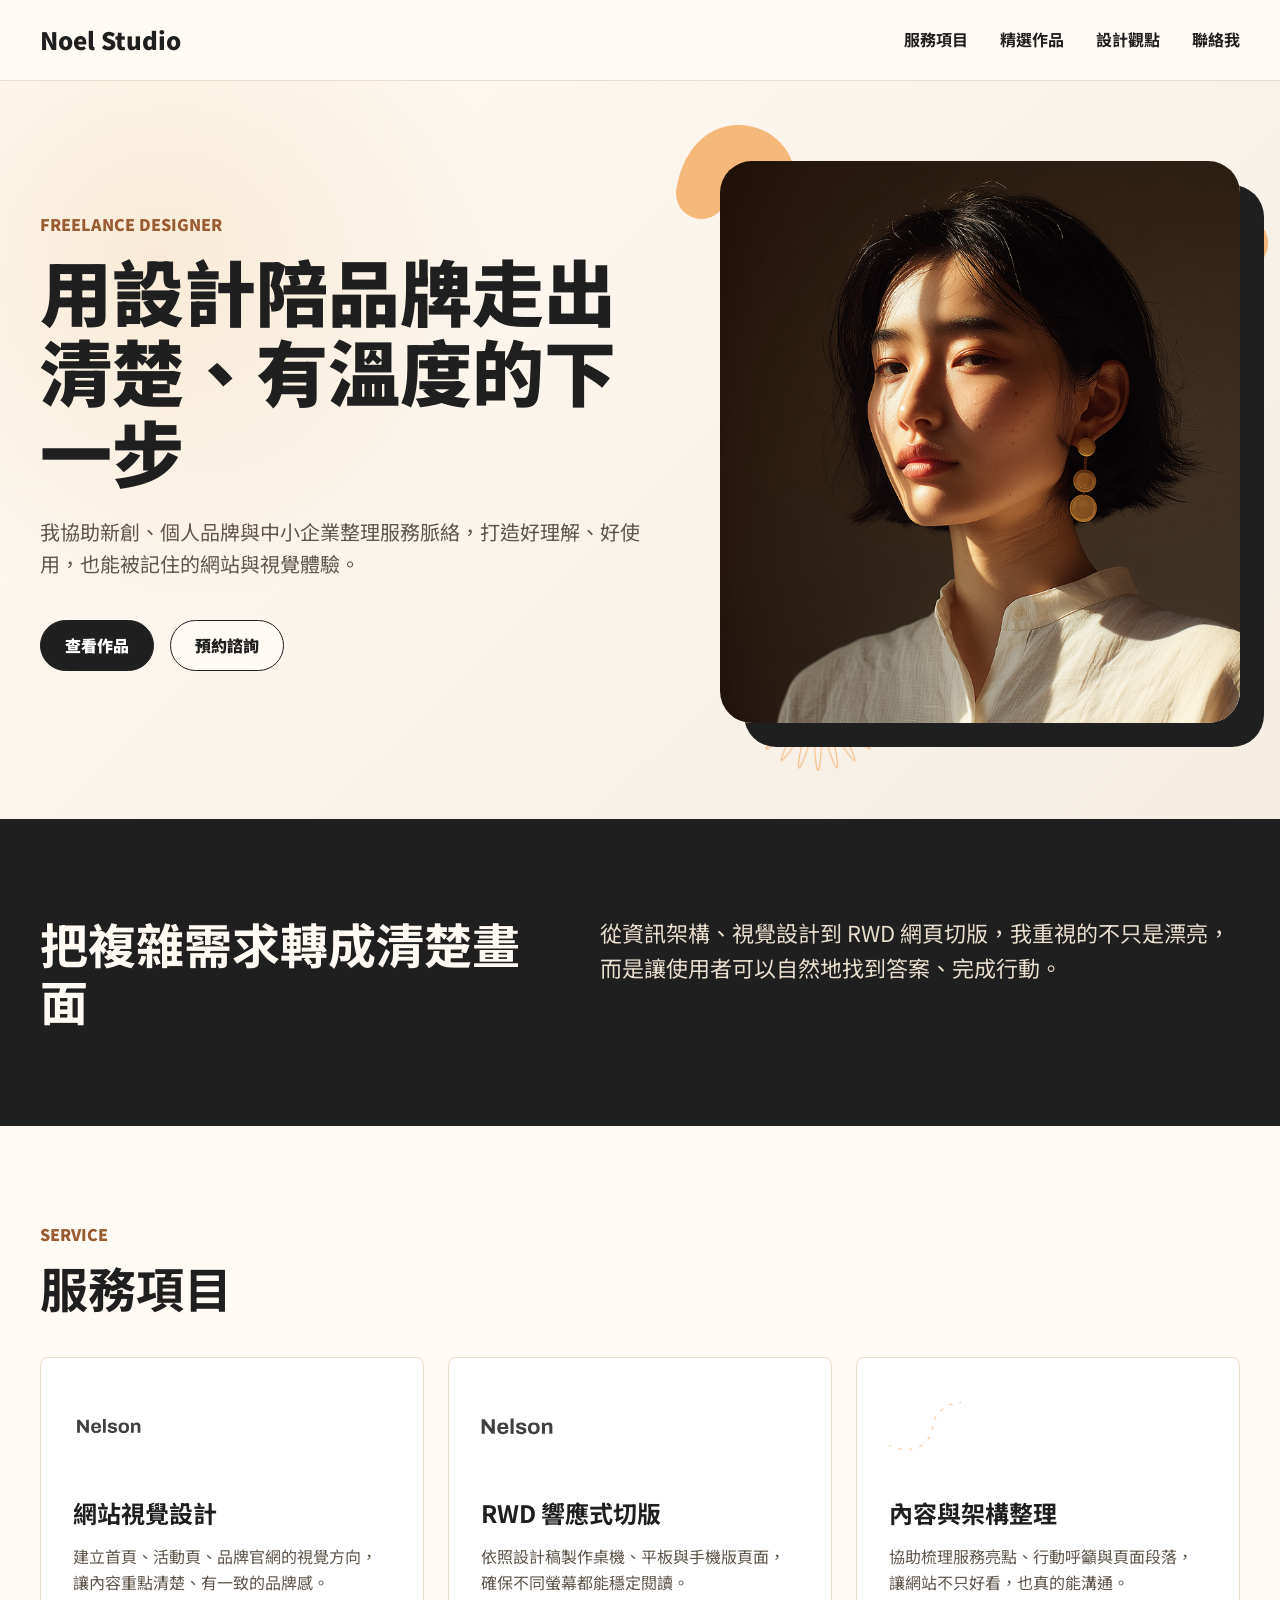
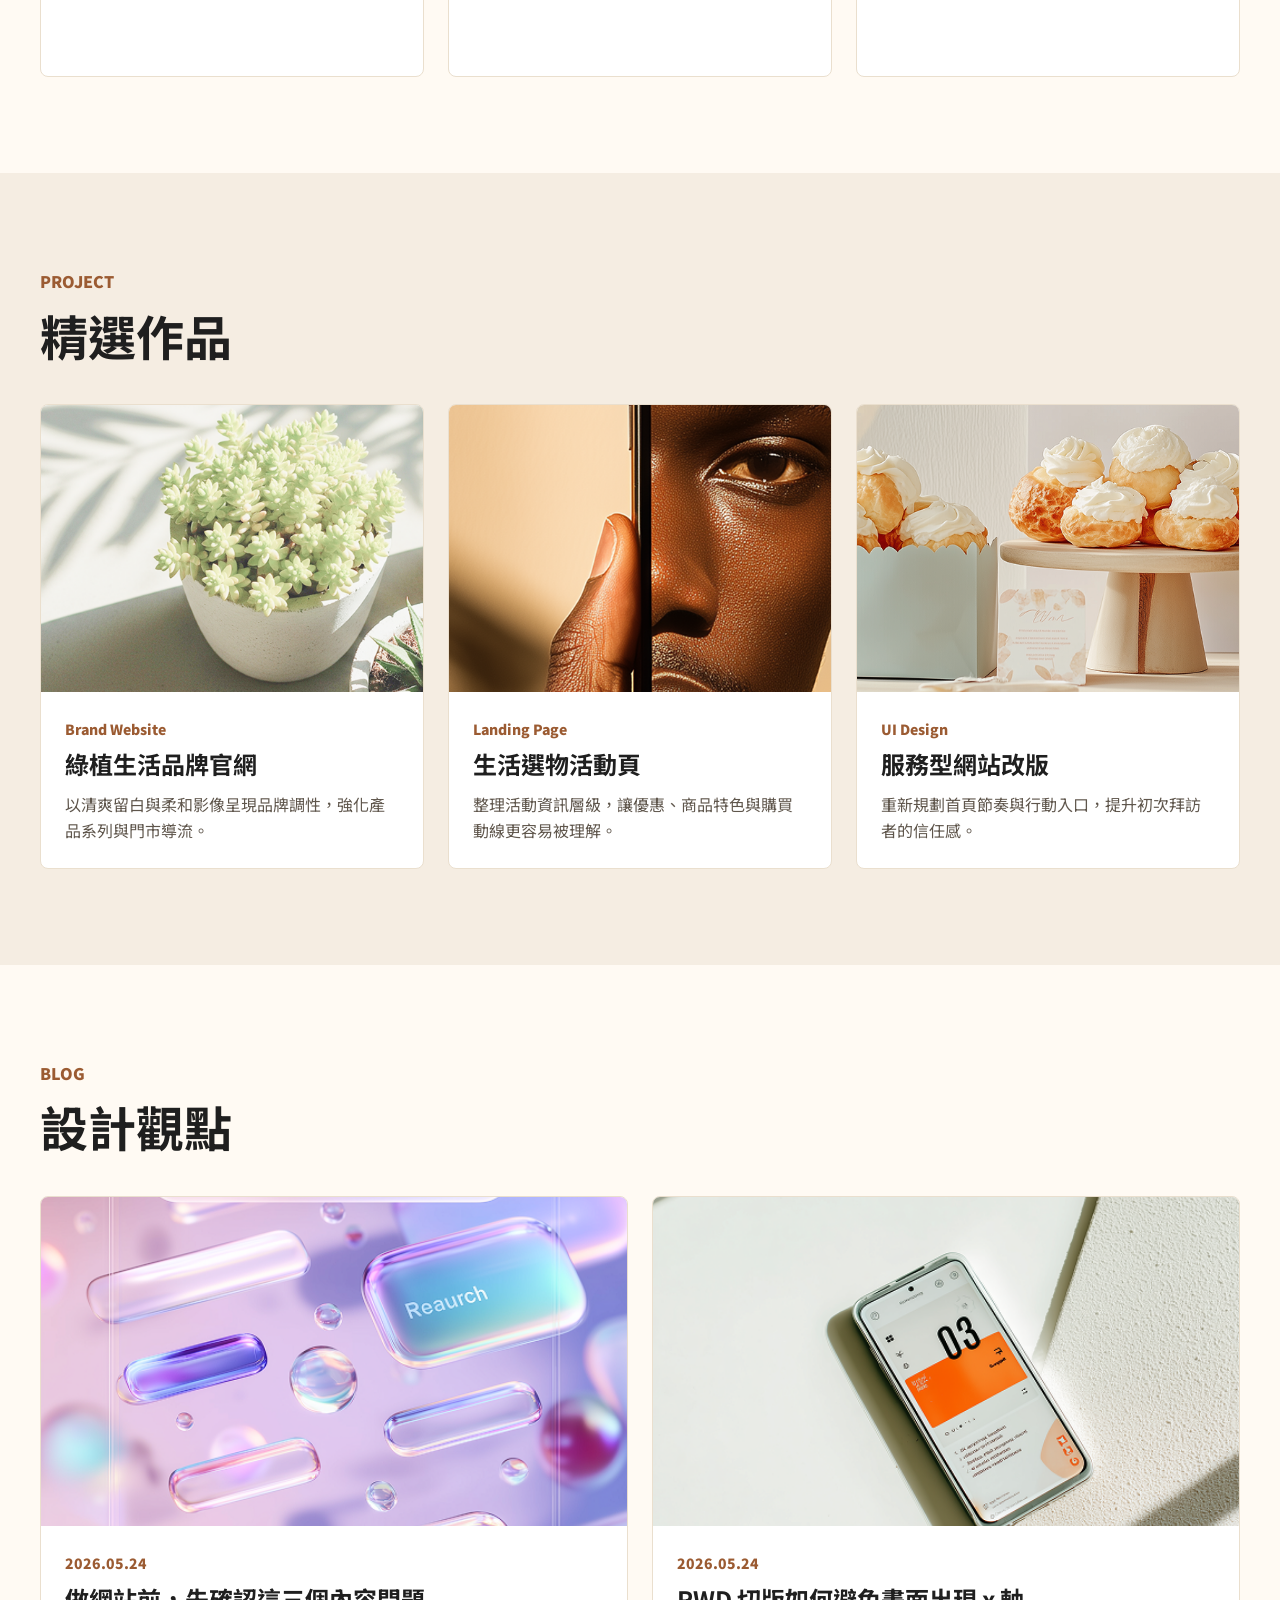
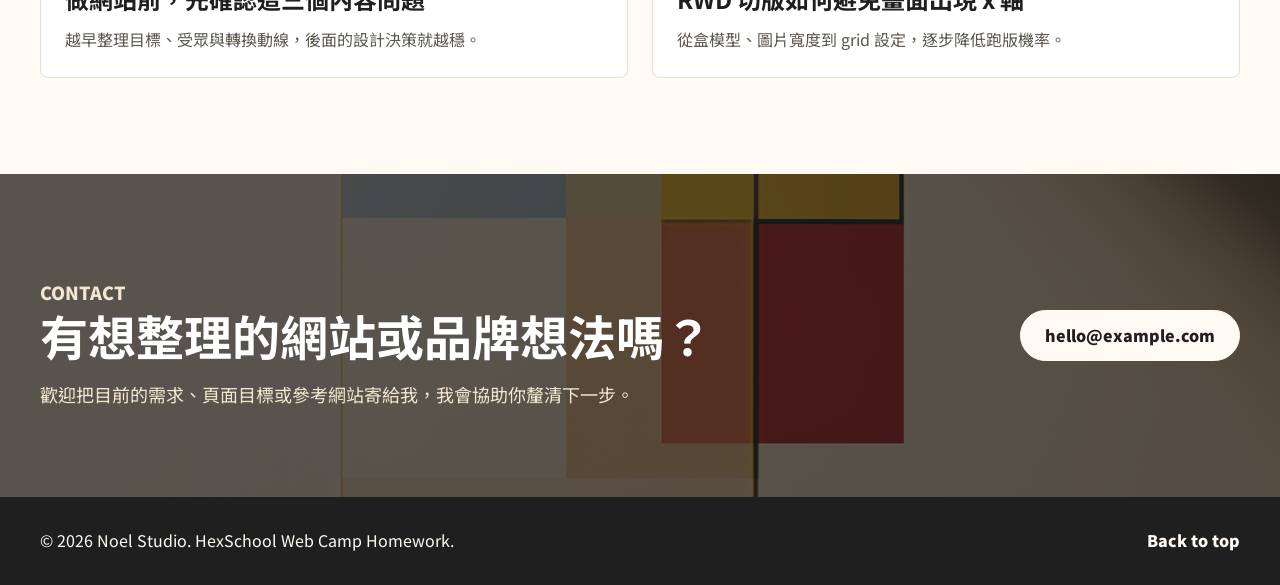
==== index.html @ 6813ee62 "Add LV1 responsive homepage" ====
<!DOCTYPE html>
<html lang="zh-Hant">
<head>
  <meta charset="UTF-8">
  <meta name="viewport" content="width=device-width, initial-scale=1.0">
  <title>2026 Web Camp | 首頁切版作業</title>
  <link rel="preconnect" href="https://fonts.googleapis.com">
  <link rel="preconnect" href="https://fonts.gstatic.com" crossorigin>
  <link href="https://fonts.googleapis.com/css2?family=Noto+Sans+TC:wght@400;500;700;900&display=swap" rel="stylesheet">
  <link rel="stylesheet" href="css/style.css">
</head>
<body>
  <header class="site-header">
    <div class="container header-inner">
      <a class="logo" href="index.html">Noel Studio</a>
      <nav class="nav">
        <a href="#service">服務項目</a>
        <a href="#project">精選作品</a>
        <a href="#blog">設計觀點</a>
        <a href="#contact">聯絡我</a>
      </nav>
    </div>
  </header>

  <main>
    <section class="hero">
      <div class="container hero-inner">
        <div class="hero-content">
          <p class="eyebrow">Freelance Designer</p>
          <h1>用設計陪品牌走出<br>清楚、有溫度的下一步</h1>
          <p class="hero-text">我協助新創、個人品牌與中小企業整理服務脈絡，打造好理解、好使用，也能被記住的網站與視覺體驗。</p>
          <div class="hero-actions">
            <a class="btn btn-primary" href="#project">查看作品</a>
            <a class="btn btn-secondary" href="#contact">預約諮詢</a>
          </div>
        </div>
        <div class="hero-media">
          <img class="hero-person" src="images/index_person.png" alt="設計師形象照">
          <img class="decor decor-1" src="images/index_decora_1.png" alt="">
          <img class="decor decor-2" src="images/index_decora_2.png" alt="">
          <img class="decor decor-3" src="images/index_decora_3.png" alt="">
        </div>
      </div>
    </section>

    <section class="section intro">
      <div class="container intro-inner">
        <h2>把複雜需求轉成清楚畫面</h2>
        <p>從資訊架構、視覺設計到 RWD 網頁切版，我重視的不只是漂亮，而是讓使用者可以自然地找到答案、完成行動。</p>
      </div>
    </section>

    <section class="section service" id="service">
      <div class="container">
        <div class="section-heading">
          <p class="eyebrow">Service</p>
          <h2>服務項目</h2>
        </div>
        <ul class="service-list">
          <li class="service-card">
            <img src="images/device-pc.svg" alt="">
            <h3>網站視覺設計</h3>
            <p>建立首頁、活動頁、品牌官網的視覺方向，讓內容重點清楚、有一致的品牌感。</p>
          </li>
          <li class="service-card">
            <img src="images/device-mobile.svg" alt="">
            <h3>RWD 響應式切版</h3>
            <p>依照設計稿製作桌機、平板與手機版頁面，確保不同螢幕都能穩定閱讀。</p>
          </li>
          <li class="service-card">
            <img src="images/index_decora_5.png" alt="">
            <h3>內容與架構整理</h3>
            <p>協助梳理服務亮點、行動呼籲與頁面段落，讓網站不只好看，也真的能溝通。</p>
          </li>
        </ul>
      </div>
    </section>

    <section class="section project" id="project">
      <div class="container">
        <div class="section-heading">
          <p class="eyebrow">Project</p>
          <h2>精選作品</h2>
        </div>
        <div class="project-grid">
          <article class="project-card">
            <img src="images/project_1.png" alt="植栽品牌網站">
            <div class="project-body">
              <span>Brand Website</span>
              <h3>綠植生活品牌官網</h3>
              <p>以清爽留白與柔和影像呈現品牌調性，強化產品系列與門市導流。</p>
            </div>
          </article>
          <article class="project-card">
            <img src="images/project_2.png" alt="產品展示頁">
            <div class="project-body">
              <span>Landing Page</span>
              <h3>生活選物活動頁</h3>
              <p>整理活動資訊層級，讓優惠、商品特色與購買動線更容易被理解。</p>
            </div>
          </article>
          <article class="project-card">
            <img src="images/project_3.png" alt="網站專案視覺">
            <div class="project-body">
              <span>UI Design</span>
              <h3>服務型網站改版</h3>
              <p>重新規劃首頁節奏與行動入口，提升初次拜訪者的信任感。</p>
            </div>
          </article>
        </div>
      </div>
    </section>

    <section class="section blog" id="blog">
      <div class="container">
        <div class="section-heading">
          <p class="eyebrow">Blog</p>
          <h2>設計觀點</h2>
        </div>
        <div class="blog-grid">
          <article class="blog-card">
            <img src="images/blog_1.png" alt="工作桌與設計稿">
            <div class="blog-body">
              <time datetime="2026-05-24">2026.05.24</time>
              <h3>做網站前，先確認這三個內容問題</h3>
              <p>越早整理目標、受眾與轉換動線，後面的設計決策就越穩。</p>
            </div>
          </article>
          <article class="blog-card">
            <img src="images/blog_2.png" alt="設計流程紀錄">
            <div class="blog-body">
              <time datetime="2026-05-24">2026.05.24</time>
              <h3>RWD 切版如何避免畫面出現 x 軸</h3>
              <p>從盒模型、圖片寬度到 grid 設定，逐步降低跑版機率。</p>
            </div>
          </article>
        </div>
      </div>
    </section>

    <section class="contact" id="contact">
      <div class="container contact-inner">
        <div>
          <p class="eyebrow">Contact</p>
          <h2>有想整理的網站或品牌想法嗎？</h2>
          <p>歡迎把目前的需求、頁面目標或參考網站寄給我，我會協助你釐清下一步。</p>
        </div>
        <a class="btn btn-primary" href="mailto:hello@example.com">hello@example.com</a>
      </div>
    </section>
  </main>

  <footer class="site-footer">
    <div class="container footer-inner">
      <p>© 2026 Noel Studio. HexSchool Web Camp Homework.</p>
      <a href="#">Back to top</a>
    </div>
  </footer>
</body>
</html>
---- css/style.css ----
*,
*::before,
*::after {
  box-sizing: border-box;
}

html {
  scroll-behavior: smooth;
}

body {
  margin: 0;
  font-family: "Noto Sans TC", -apple-system, BlinkMacSystemFont, "Segoe UI", sans-serif;
  color: #1f1f1f;
  background: #fffaf3;
  line-height: 1.6;
}

img {
  display: block;
  max-width: 100%;
  height: auto;
}

a {
  color: inherit;
  text-decoration: none;
}

ul {
  margin: 0;
  padding: 0;
  list-style: none;
}

h1,
h2,
h3,
p {
  margin-top: 0;
}

.container {
  width: 100%;
  max-width: 1240px;
  margin: 0 auto;
  padding: 0 20px;
}

.site-header {
  position: sticky;
  top: 0;
  z-index: 10;
  background: rgba(255, 250, 243, 0.9);
  border-bottom: 1px solid #eadfce;
  backdrop-filter: blur(16px);
}

.header-inner {
  display: flex;
  align-items: center;
  justify-content: space-between;
  min-height: 80px;
  gap: 24px;
}

.logo {
  font-size: 24px;
  font-weight: 900;
  letter-spacing: 0;
}

.nav {
  display: flex;
  align-items: center;
  gap: 32px;
  font-weight: 700;
}

.nav a {
  padding: 8px 0;
}

.nav a:hover {
  color: #9b5b32;
}

.hero {
  position: relative;
  padding: 80px 0 96px;
  background:
    radial-gradient(circle at 12% 24%, rgba(232, 188, 126, 0.22), transparent 28%),
    linear-gradient(135deg, #fffaf3 0%, #f5ede2 100%);
}

.hero-inner {
  display: grid;
  grid-template-columns: minmax(0, 1fr) minmax(320px, 520px);
  align-items: center;
  gap: 72px;
}

.eyebrow {
  margin-bottom: 12px;
  color: #9b5b32;
  font-size: 16px;
  font-weight: 900;
  text-transform: uppercase;
}

.hero h1 {
  max-width: 720px;
  margin-bottom: 24px;
  font-size: clamp(40px, 7vw, 72px);
  line-height: 1.12;
  font-weight: 900;
  overflow-wrap: anywhere;
}

.hero-text {
  max-width: 600px;
  margin-bottom: 40px;
  color: #5f564c;
  font-size: 20px;
}

.hero-actions {
  display: flex;
  flex-wrap: wrap;
  gap: 16px;
}

.btn {
  display: inline-flex;
  align-items: center;
  justify-content: center;
  min-height: 48px;
  padding: 12px 24px;
  border: 1px solid #1f1f1f;
  border-radius: 999px;
  font-weight: 900;
}

.btn-primary {
  color: #fff;
  background: #1f1f1f;
}

.btn-primary:hover {
  background: #9b5b32;
  border-color: #9b5b32;
}

.btn-secondary {
  background: #fffaf3;
}

.btn-secondary:hover {
  background: #f1e2cb;
}

.hero-media {
  position: relative;
  isolation: isolate;
  min-width: 0;
}

.hero-content,
.intro-inner > *,
.contact-inner > *,
.project-card,
.blog-card,
.service-card {
  min-width: 0;
}

.hero-person {
  width: min(100%, 520px);
  aspect-ratio: 1 / 1.08;
  object-fit: cover;
  border-radius: 32px;
  box-shadow: 24px 24px 0 #1f1f1f;
}

.decor {
  position: absolute;
  z-index: -1;
  pointer-events: none;
}

.decor-1 {
  width: 128px;
  top: -36px;
  left: -44px;
}

.decor-2 {
  width: 104px;
  right: -28px;
  top: 56px;
}

.decor-3 {
  width: 148px;
  left: 24px;
  bottom: -48px;
}

.section {
  padding: 96px 0;
}

.intro {
  background: #1f1f1f;
  color: #fffaf3;
}

.intro-inner {
  display: grid;
  grid-template-columns: minmax(0, 0.8fr) minmax(0, 1fr);
  gap: 48px;
  align-items: start;
}

.intro h2 {
  margin-bottom: 0;
  font-size: clamp(32px, 5vw, 48px);
  line-height: 1.2;
}

.intro p {
  margin-bottom: 0;
  color: #eadfce;
  font-size: 22px;
}

.section-heading {
  max-width: 640px;
  margin-bottom: 40px;
}

.section-heading h2,
.contact h2 {
  margin-bottom: 0;
  font-size: clamp(32px, 5vw, 48px);
  line-height: 1.2;
}

.service-list {
  display: grid;
  grid-template-columns: repeat(3, minmax(0, 1fr));
  gap: 24px;
}

.service-card {
  min-height: 320px;
  padding: 32px;
  background: #fff;
  border: 1px solid #eadfce;
  border-radius: 8px;
}

.service-card img {
  width: 72px;
  height: 72px;
  margin-bottom: 32px;
  object-fit: contain;
}

.service-card h3 {
  margin-bottom: 12px;
  font-size: 24px;
}

.service-card p,
.project-body p,
.blog-body p,
.contact p {
  margin-bottom: 0;
  color: #5f564c;
}

.project {
  background: #f5ede2;
}

.project-grid {
  display: grid;
  grid-template-columns: repeat(3, minmax(0, 1fr));
  gap: 24px;
}

.project-card,
.blog-card {
  overflow: hidden;
  background: #fff;
  border: 1px solid #eadfce;
  border-radius: 8px;
}

.project-card img {
  width: 100%;
  aspect-ratio: 4 / 3;
  object-fit: cover;
}

.project-body,
.blog-body {
  padding: 24px;
}

.project-body span,
.blog-body time {
  display: inline-block;
  margin-bottom: 8px;
  color: #9b5b32;
  font-size: 14px;
  font-weight: 900;
}

.project-body h3,
.blog-body h3 {
  margin-bottom: 12px;
  font-size: 24px;
  line-height: 1.35;
}

.blog-grid {
  display: grid;
  grid-template-columns: repeat(2, minmax(0, 1fr));
  gap: 24px;
}

.blog-card img {
  width: 100%;
  aspect-ratio: 16 / 9;
  object-fit: cover;
}

.contact {
  padding: 88px 0;
  color: #fff;
  background:
    linear-gradient(rgba(31, 31, 31, 0.74), rgba(31, 31, 31, 0.74)),
    url("../images/subscription_bg.png") center / cover;
}

.contact-inner {
  display: flex;
  align-items: center;
  justify-content: space-between;
  gap: 32px;
}

.contact p {
  max-width: 640px;
  margin-top: 16px;
  color: #f4e7d2;
  font-size: 18px;
}

.contact .btn-primary {
  flex: 0 0 auto;
  background: #fffaf3;
  color: #1f1f1f;
  border-color: #fffaf3;
}

.site-footer {
  background: #1f1f1f;
  color: #fffaf3;
}

.footer-inner {
  display: flex;
  align-items: center;
  justify-content: space-between;
  min-height: 88px;
  gap: 24px;
}

.footer-inner p {
  margin-bottom: 0;
}

.footer-inner a {
  font-weight: 900;
}

@media (max-width: 900px) {
  .header-inner {
    flex-direction: column;
    align-items: flex-start;
    padding: 20px 0;
  }

  .nav {
    width: 100%;
    gap: 16px;
    overflow-x: auto;
    padding-bottom: 4px;
  }

  .nav a {
    flex: 0 0 auto;
  }

  .hero {
    padding: 56px 0 80px;
  }

  .hero-inner,
  .intro-inner,
  .contact-inner {
    grid-template-columns: 1fr;
  }

  .hero-inner {
    gap: 48px;
  }

  .hero-media {
    max-width: 520px;
    padding-right: 16px;
  }

  .service-list,
  .project-grid {
    grid-template-columns: 1fr;
  }

  .blog-grid,
  .contact-inner {
    display: grid;
    grid-template-columns: 1fr;
  }

  .contact .btn {
    width: fit-content;
  }
}

@media (max-width: 600px) {
  h1,
  h2,
  h3,
  p,
  a {
    overflow-wrap: anywhere;
    word-break: break-all;
  }

  .container {
    padding: 0 12px;
  }

  .site-header {
    position: static;
  }

  .hero h1 {
    font-size: 32px;
    word-break: break-all;
  }

  .intro h2,
  .section-heading h2,
  .contact h2 {
    word-break: break-all;
  }

  .hero-text,
  .intro p {
    font-size: 17px;
  }

  .hero-actions,
  .footer-inner {
    align-items: stretch;
    flex-direction: column;
  }

  .btn {
    width: 100%;
  }

  .hero-person {
    border-radius: 20px;
    box-shadow: 8px 8px 0 #1f1f1f;
  }

  .decor-1 {
    width: 84px;
    left: -12px;
  }

  .decor-2 {
    width: 72px;
    right: 12px;
  }

  .decor-3 {
    width: 96px;
    bottom: -28px;
  }

  .section {
    padding: 64px 0;
  }

  .service-card,
  .project-body,
  .blog-body {
    padding: 24px;
  }

  .contact {
    padding: 64px 0;
  }
}
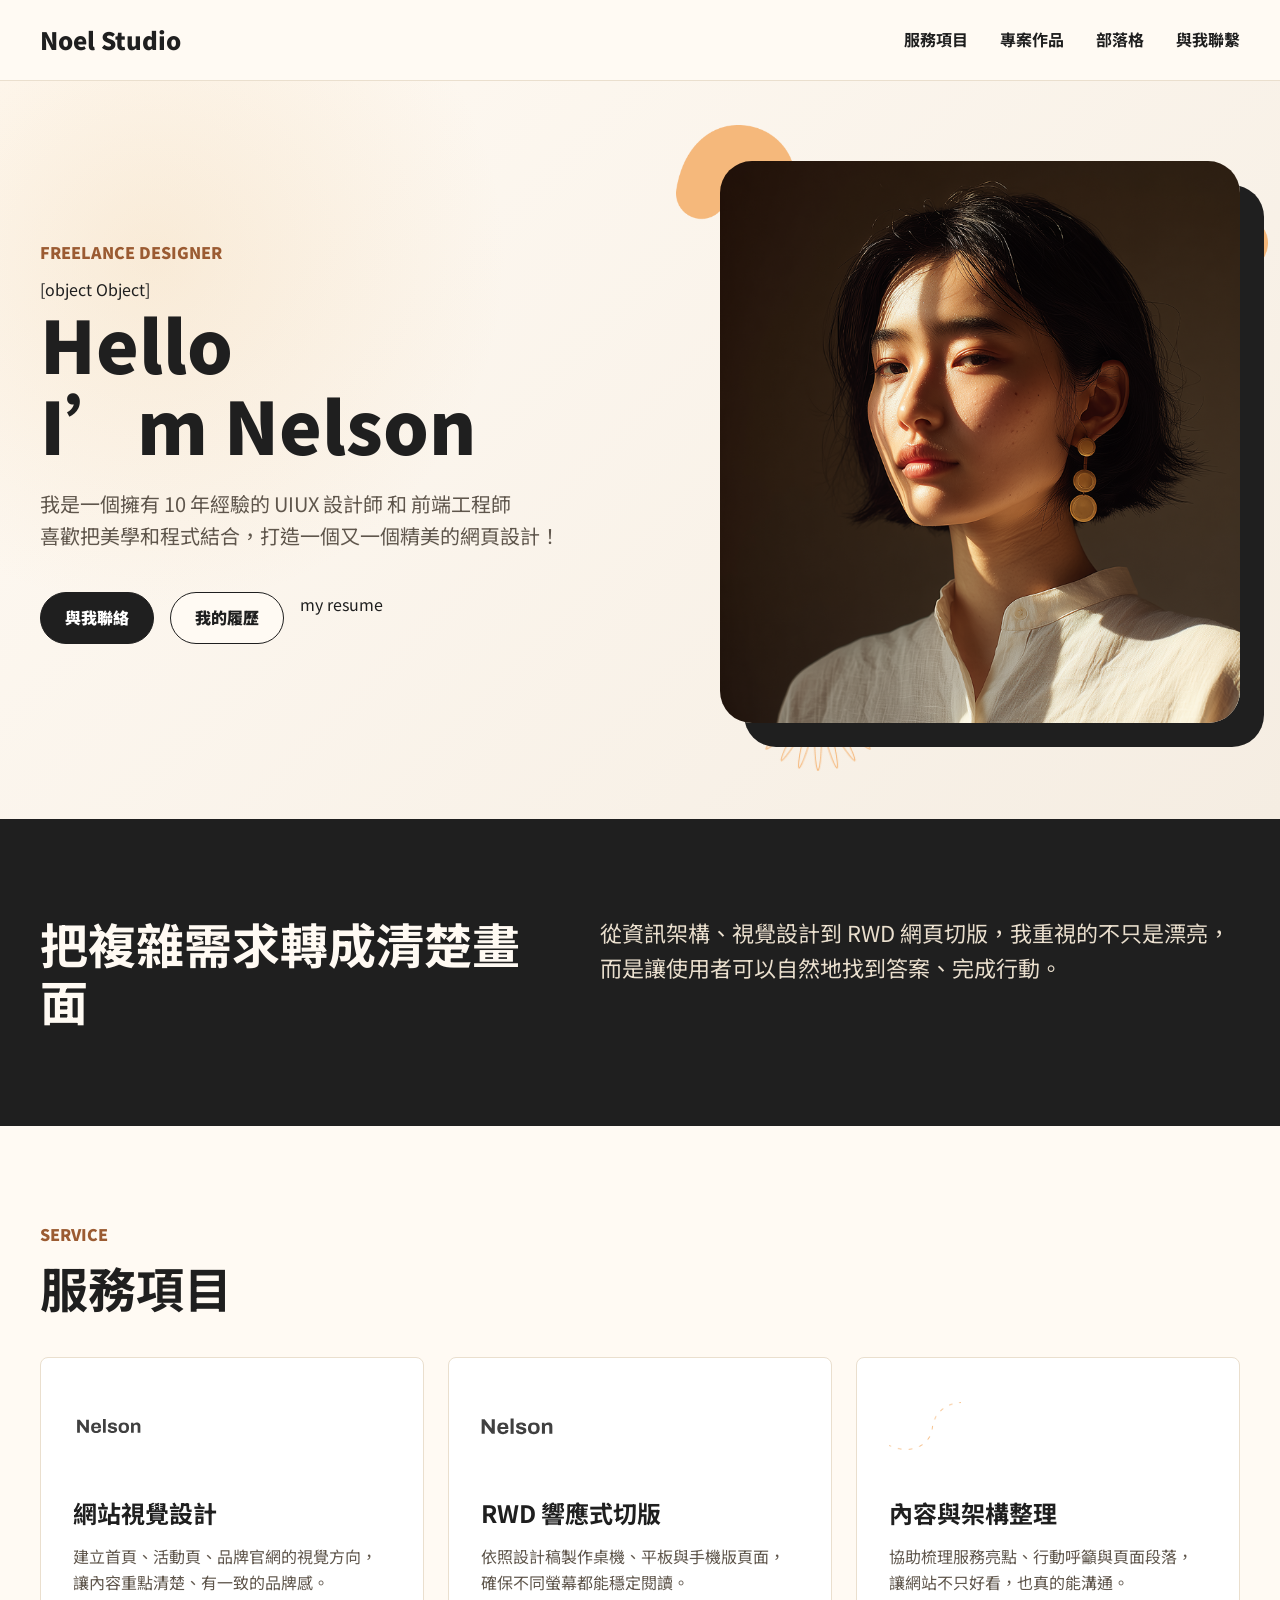
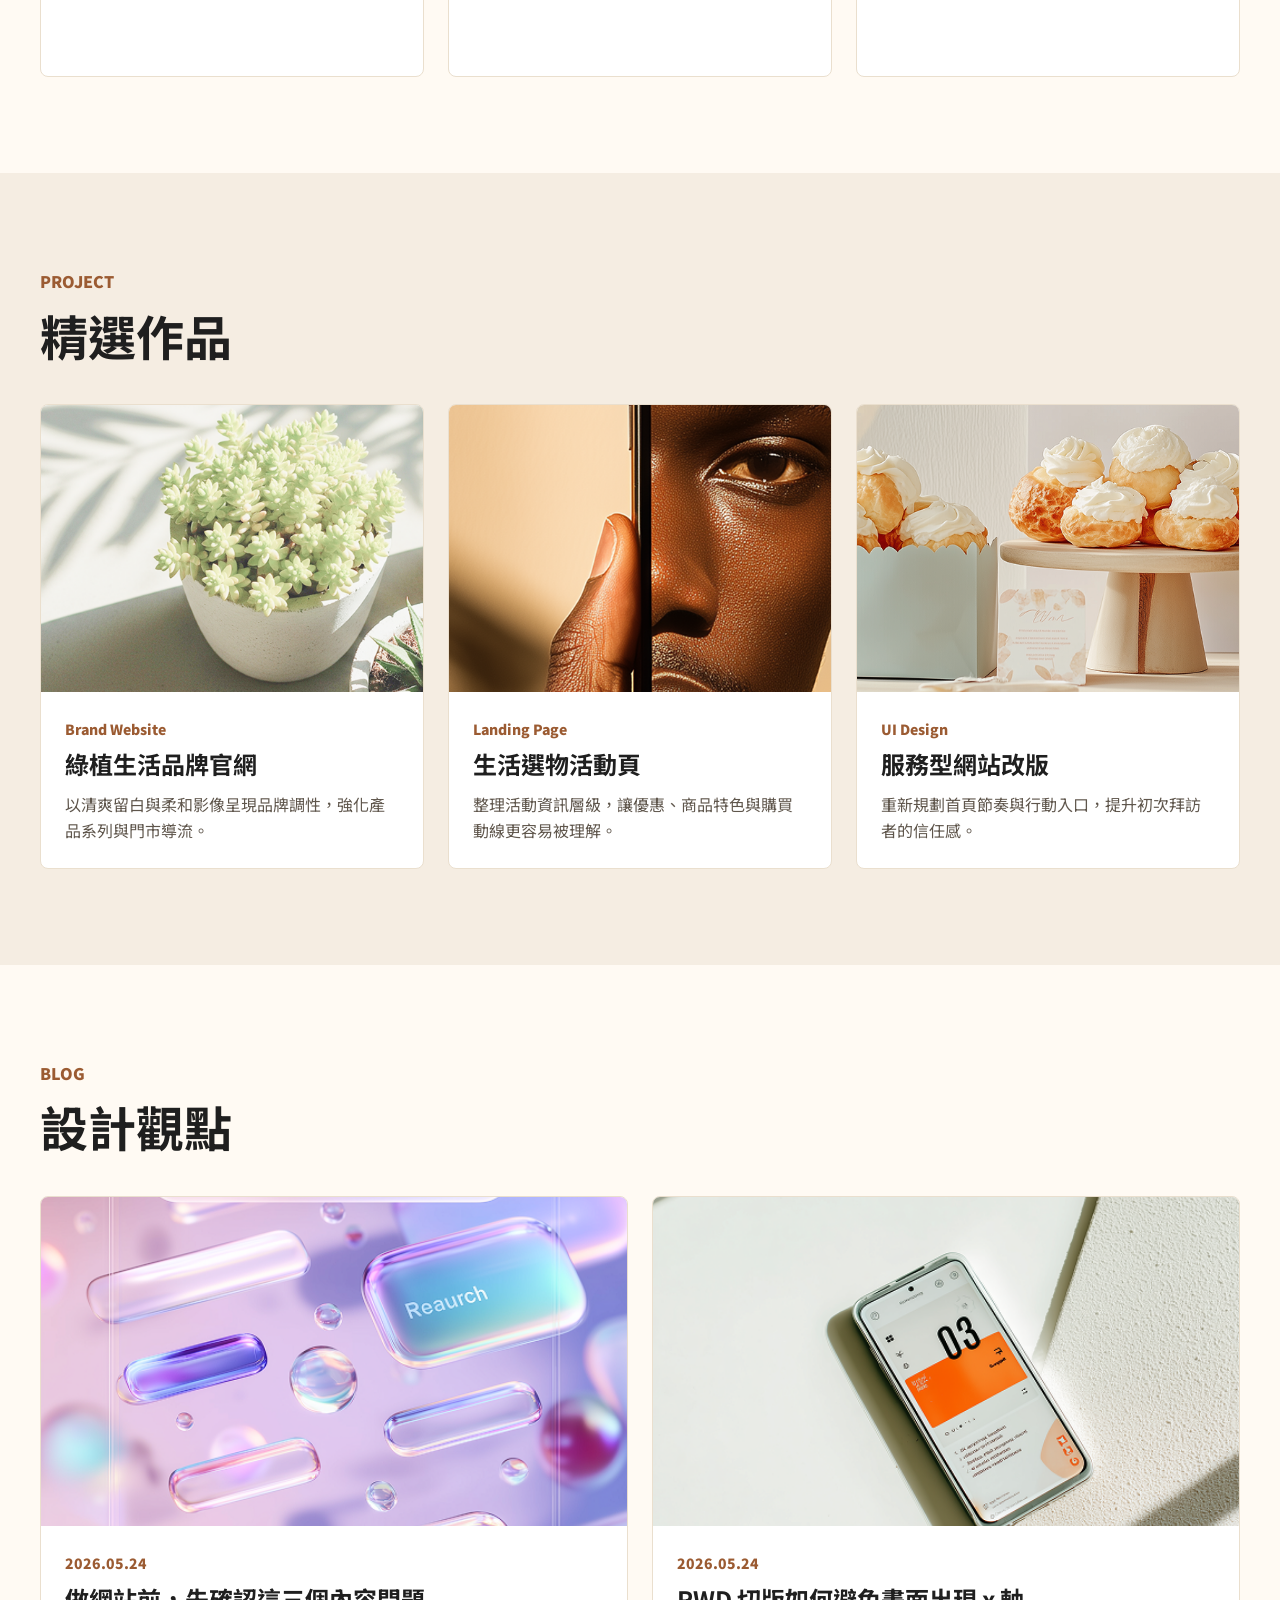
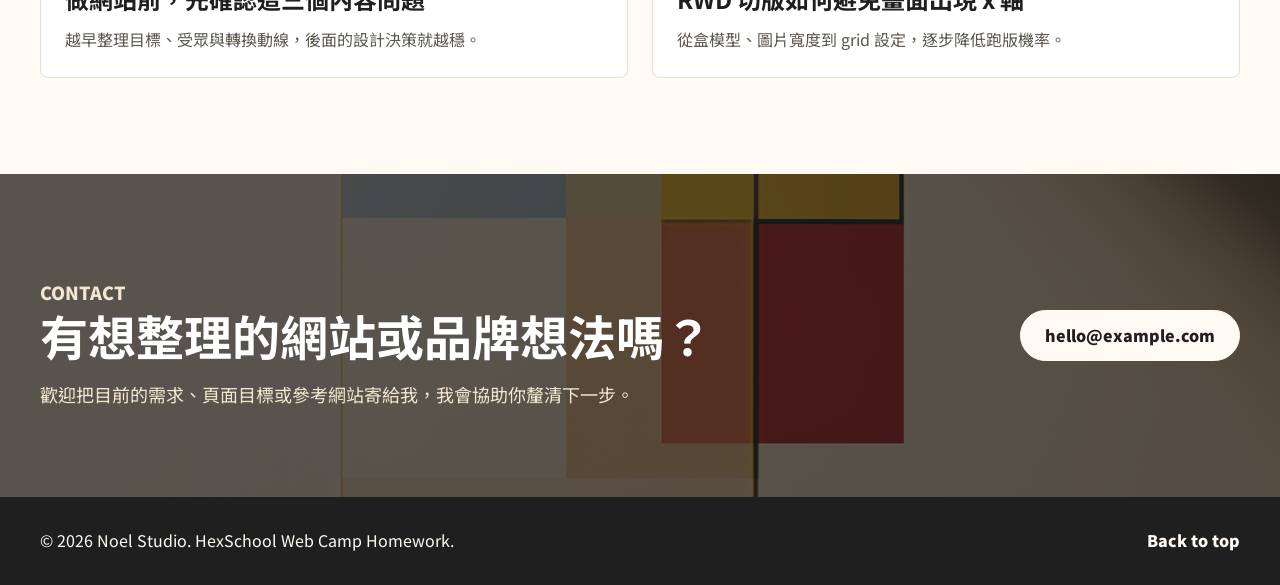
==== commit 8d7fda94: "Revise homepage text and navigation links Updated the content and links in the hero section of the h" ====
--- a/index.html
+++ b/index.html
@@ -15,9 +15,9 @@
       <a class="logo" href="index.html">Noel Studio</a>
       <nav class="nav">
         <a href="#service">服務項目</a>
-        <a href="#project">精選作品</a>
-        <a href="#blog">設計觀點</a>
-        <a href="#contact">聯絡我</a>
+        <a href="#project">專案作品</a>
+        <a href="#blog">部落格</a>
+        <a href="#contact">與我聯繫</a>
       </nav>
     </div>
   </header>
@@ -26,12 +26,12 @@
     <section class="hero">
       <div class="container hero-inner">
         <div class="hero-content">
-          <p class="eyebrow">Freelance Designer</p>
-          <h1>用設計陪品牌走出<br>清楚、有溫度的下一步</h1>
-          <p class="hero-text">我協助新創、個人品牌與中小企業整理服務脈絡，打造好理解、好使用，也能被記住的網站與視覺體驗。</p>
+          <p class="eyebrow">Freelance Designer</p>[object Object]
+          <h1>Hello<br>I’m Nelson</h1>
+          <p class="hero-text">我是一個擁有 10 年經驗的 UIUX 設計師 和 前端工程師<br>喜歡把美學和程式結合，打造一個又一個精美的網頁設計！</p>
           <div class="hero-actions">
-            <a class="btn btn-primary" href="#project">查看作品</a>
-            <a class="btn btn-secondary" href="#contact">預約諮詢</a>
+            <a class="btn btn-primary" href="#project">與我聯絡</a>
+            <a class="btn btn-secondary" href="#contact">我的履歷</a>             my resume
           </div>
         </div>
         <div class="hero-media">
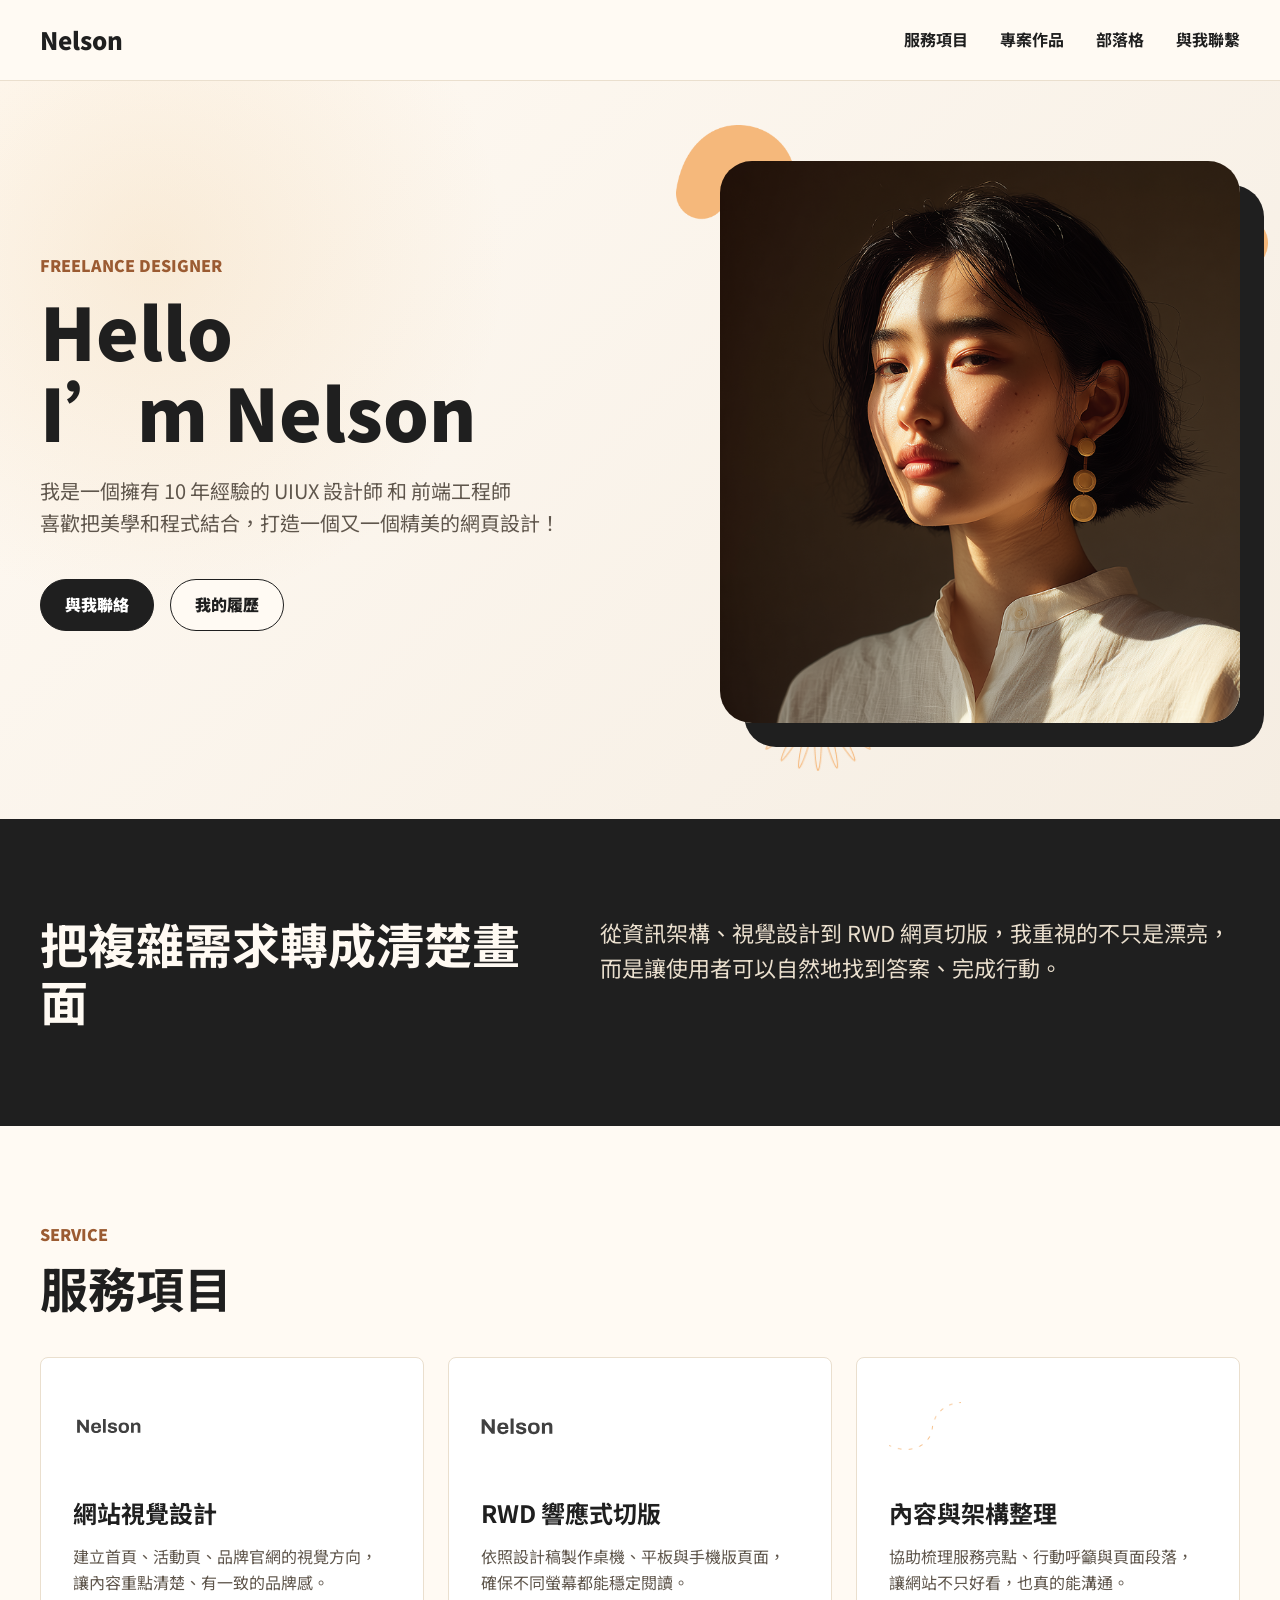
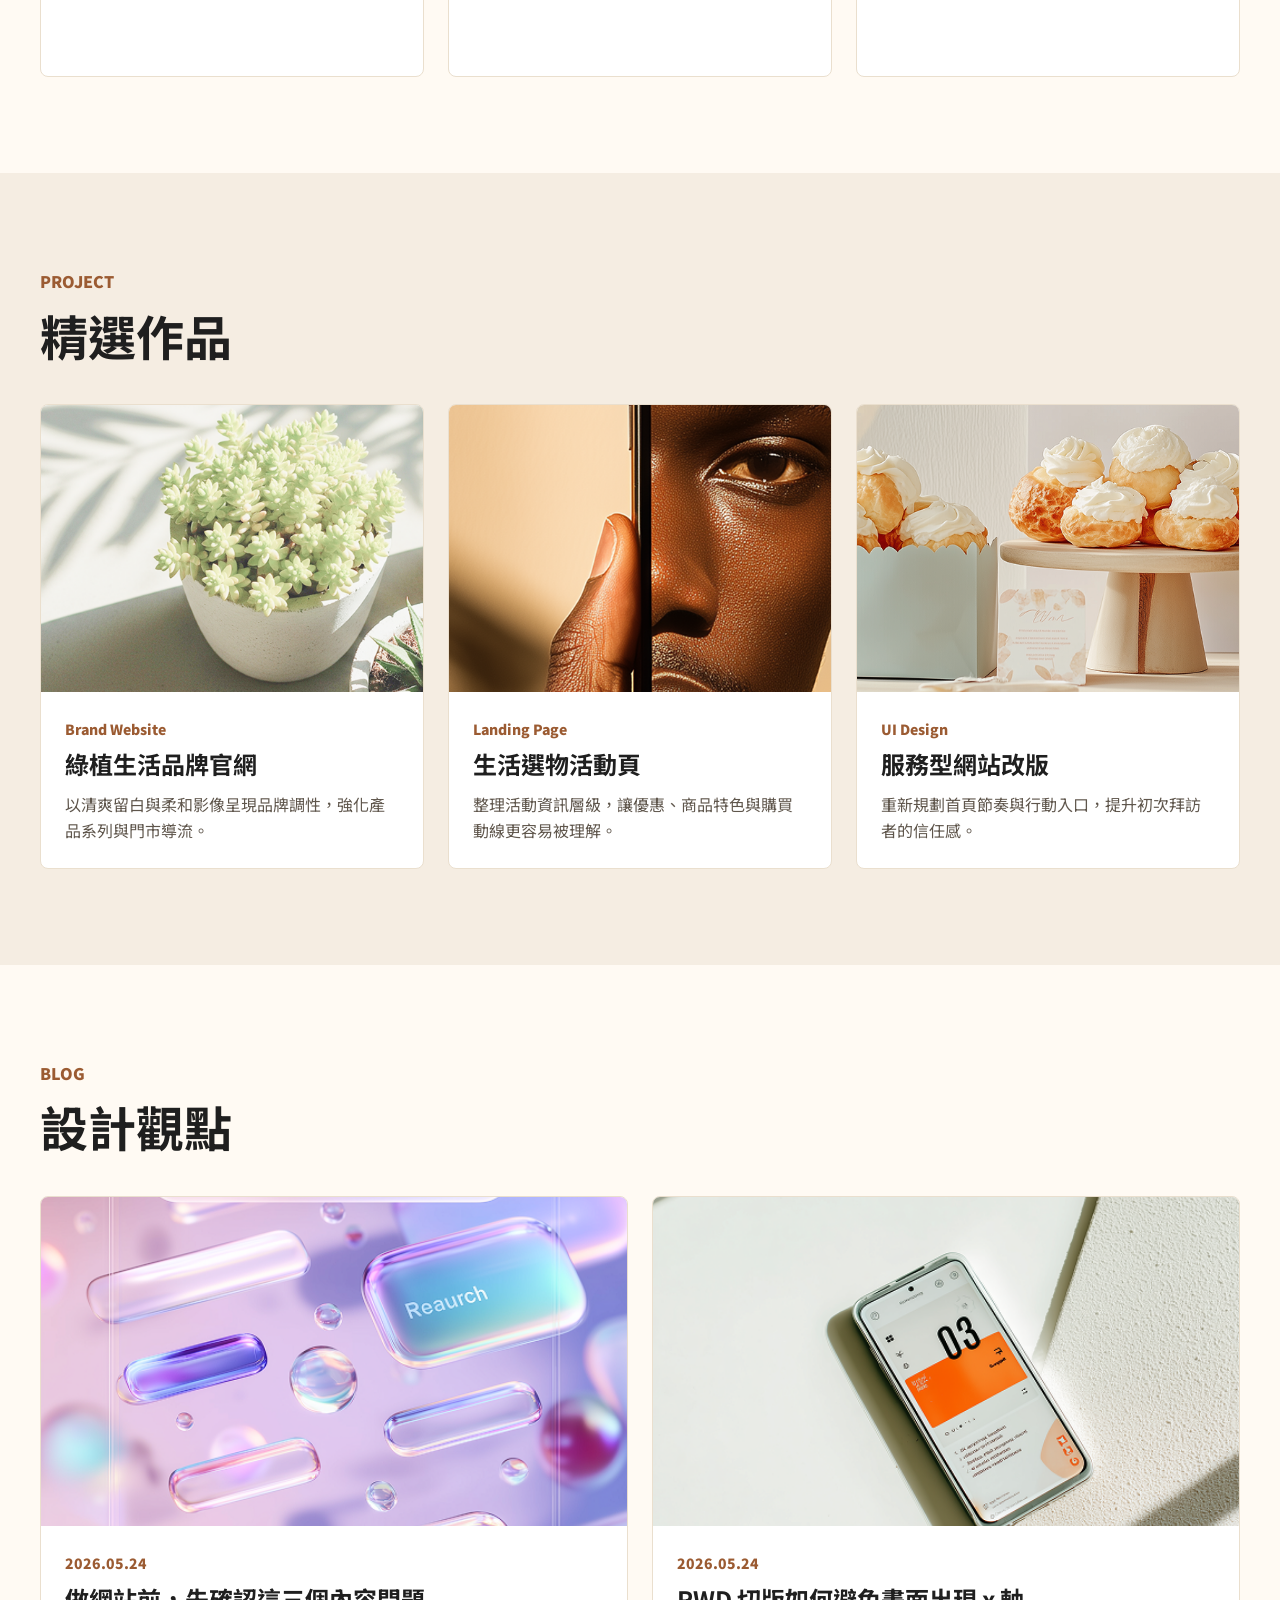
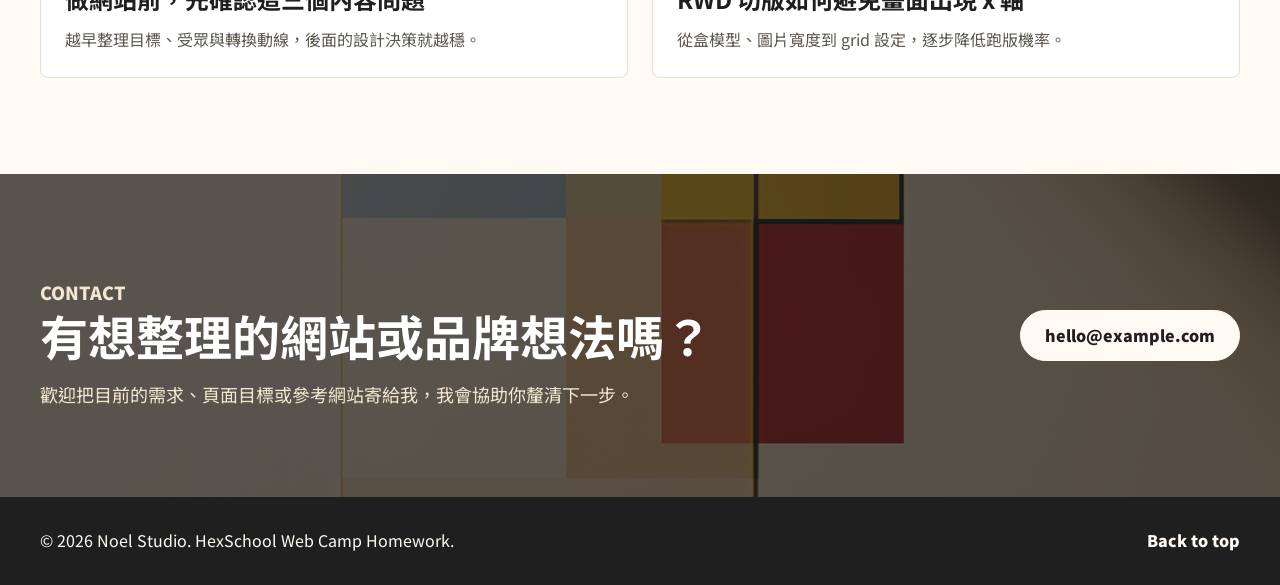
==== commit 15ea06f5: "Change logo text from 'Noel Studio' to 'Nelson'" ====
--- a/index.html
+++ b/index.html
@@ -12,7 +12,7 @@
 <body>
   <header class="site-header">
     <div class="container header-inner">
-      <a class="logo" href="index.html">Noel Studio</a>
+      <a class="logo" href="index.html">Nelson</a>
       <nav class="nav">
         <a href="#service">服務項目</a>
         <a href="#project">專案作品</a>
@@ -26,12 +26,12 @@
     <section class="hero">
       <div class="container hero-inner">
         <div class="hero-content">
-          <p class="eyebrow">Freelance Designer</p>[object Object]
+          <p class="eyebrow">Freelance Designer</p>
           <h1>Hello<br>I’m Nelson</h1>
           <p class="hero-text">我是一個擁有 10 年經驗的 UIUX 設計師 和 前端工程師<br>喜歡把美學和程式結合，打造一個又一個精美的網頁設計！</p>
           <div class="hero-actions">
             <a class="btn btn-primary" href="#project">與我聯絡</a>
-            <a class="btn btn-secondary" href="#contact">我的履歷</a>             my resume
+            <a class="btn btn-secondary" href="#contact">我的履歷</a>             
           </div>
         </div>
         <div class="hero-media">
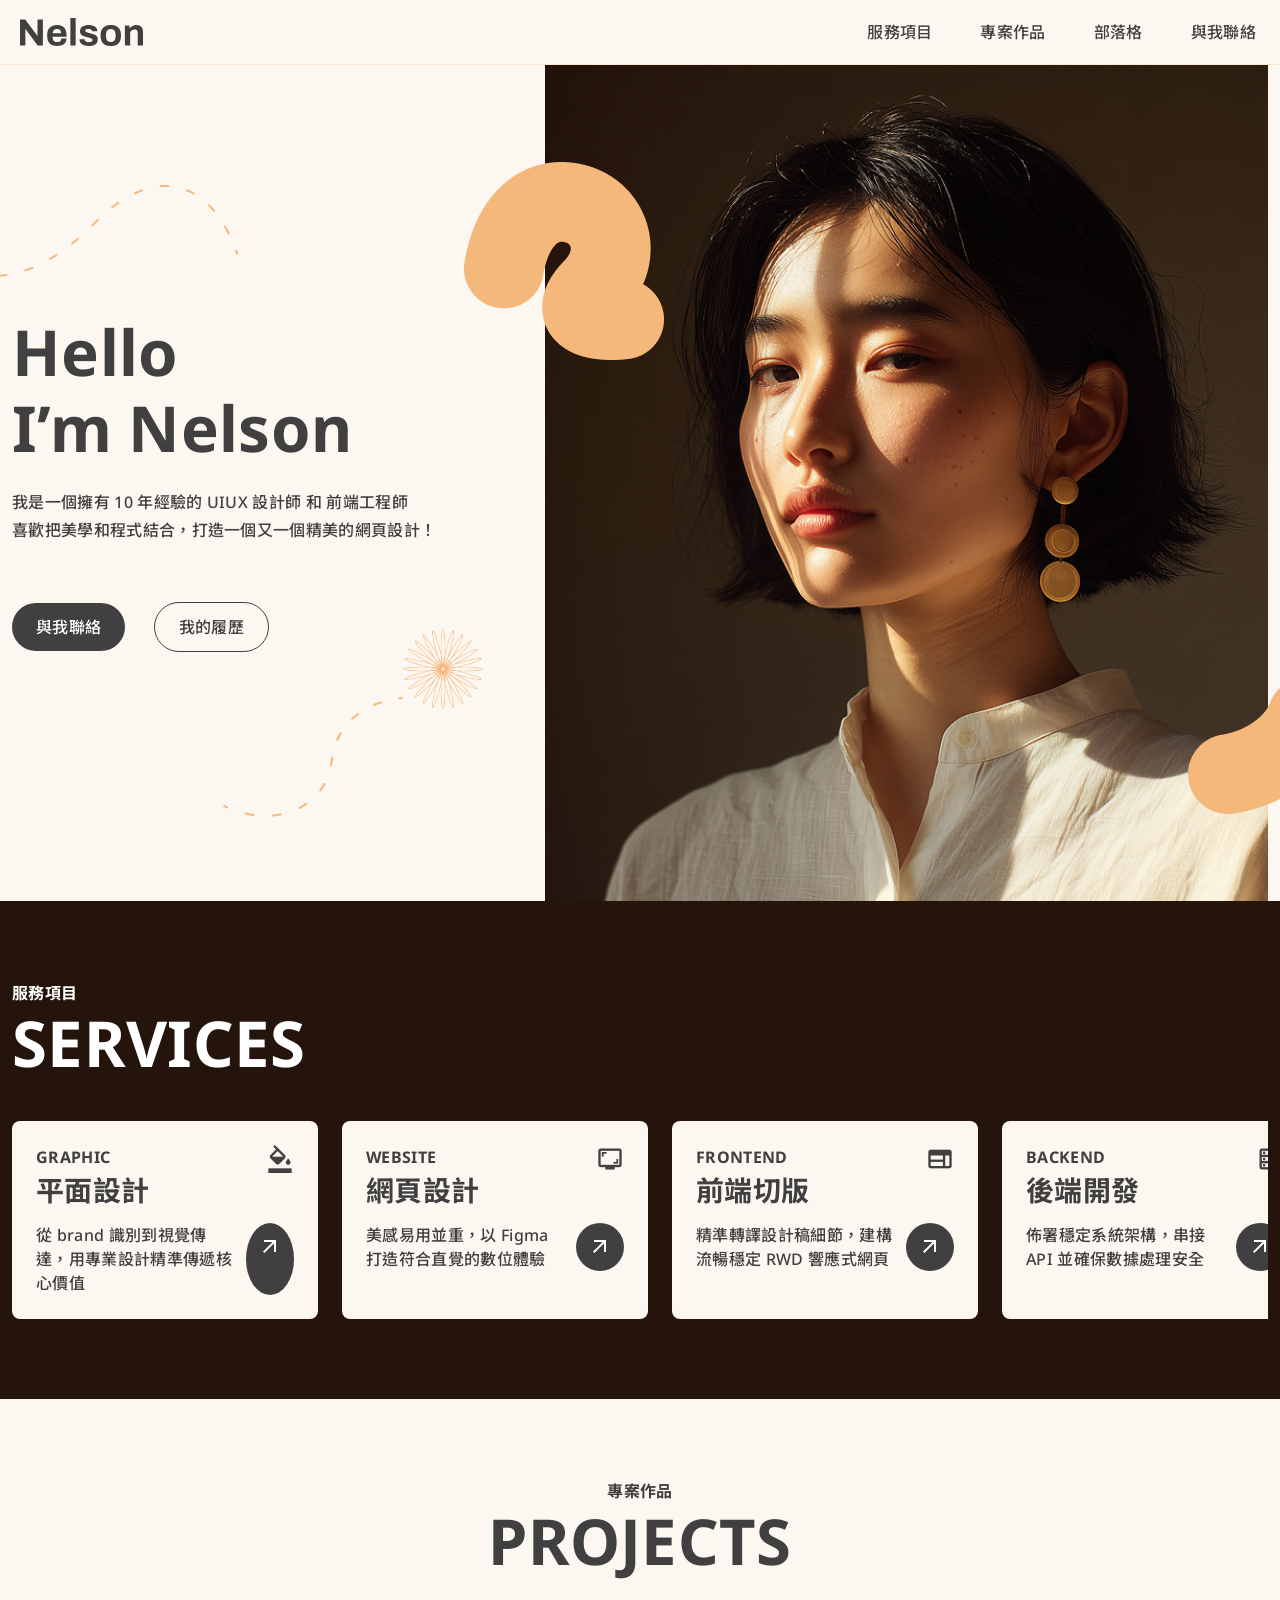
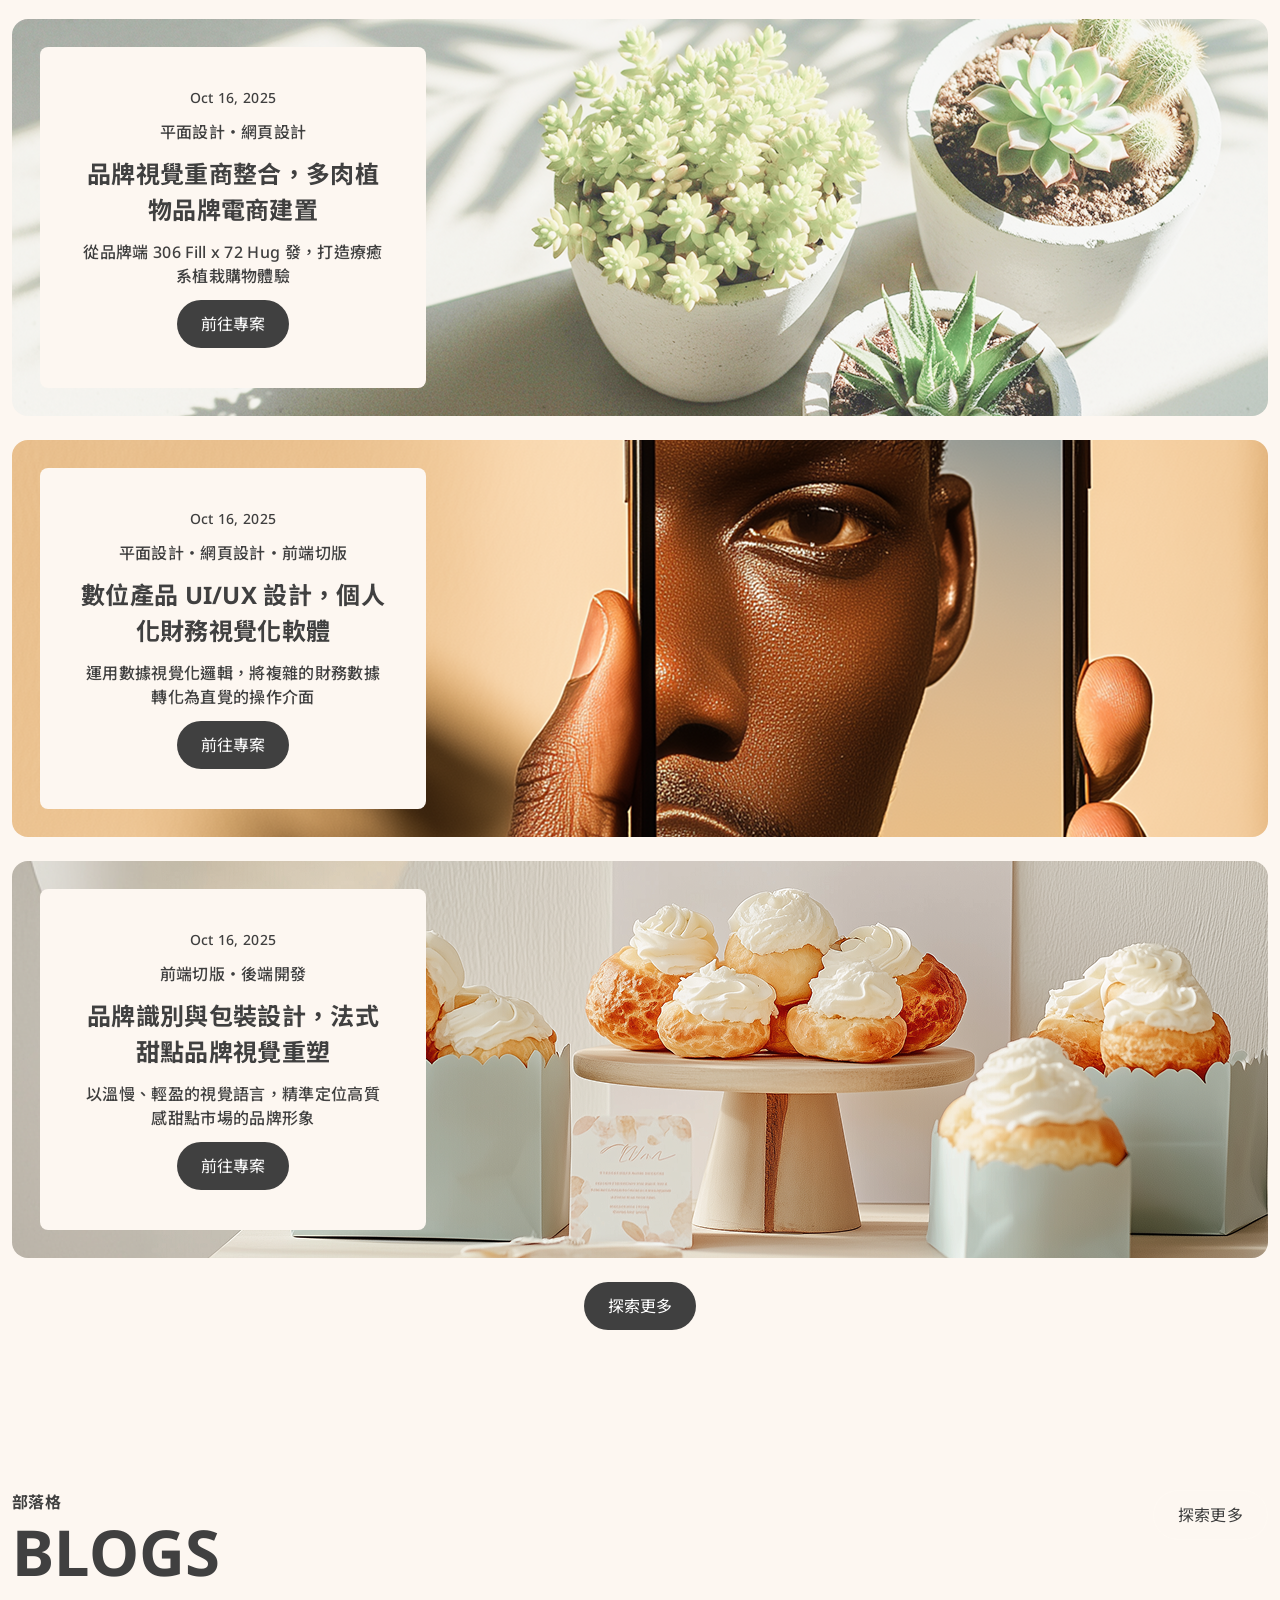
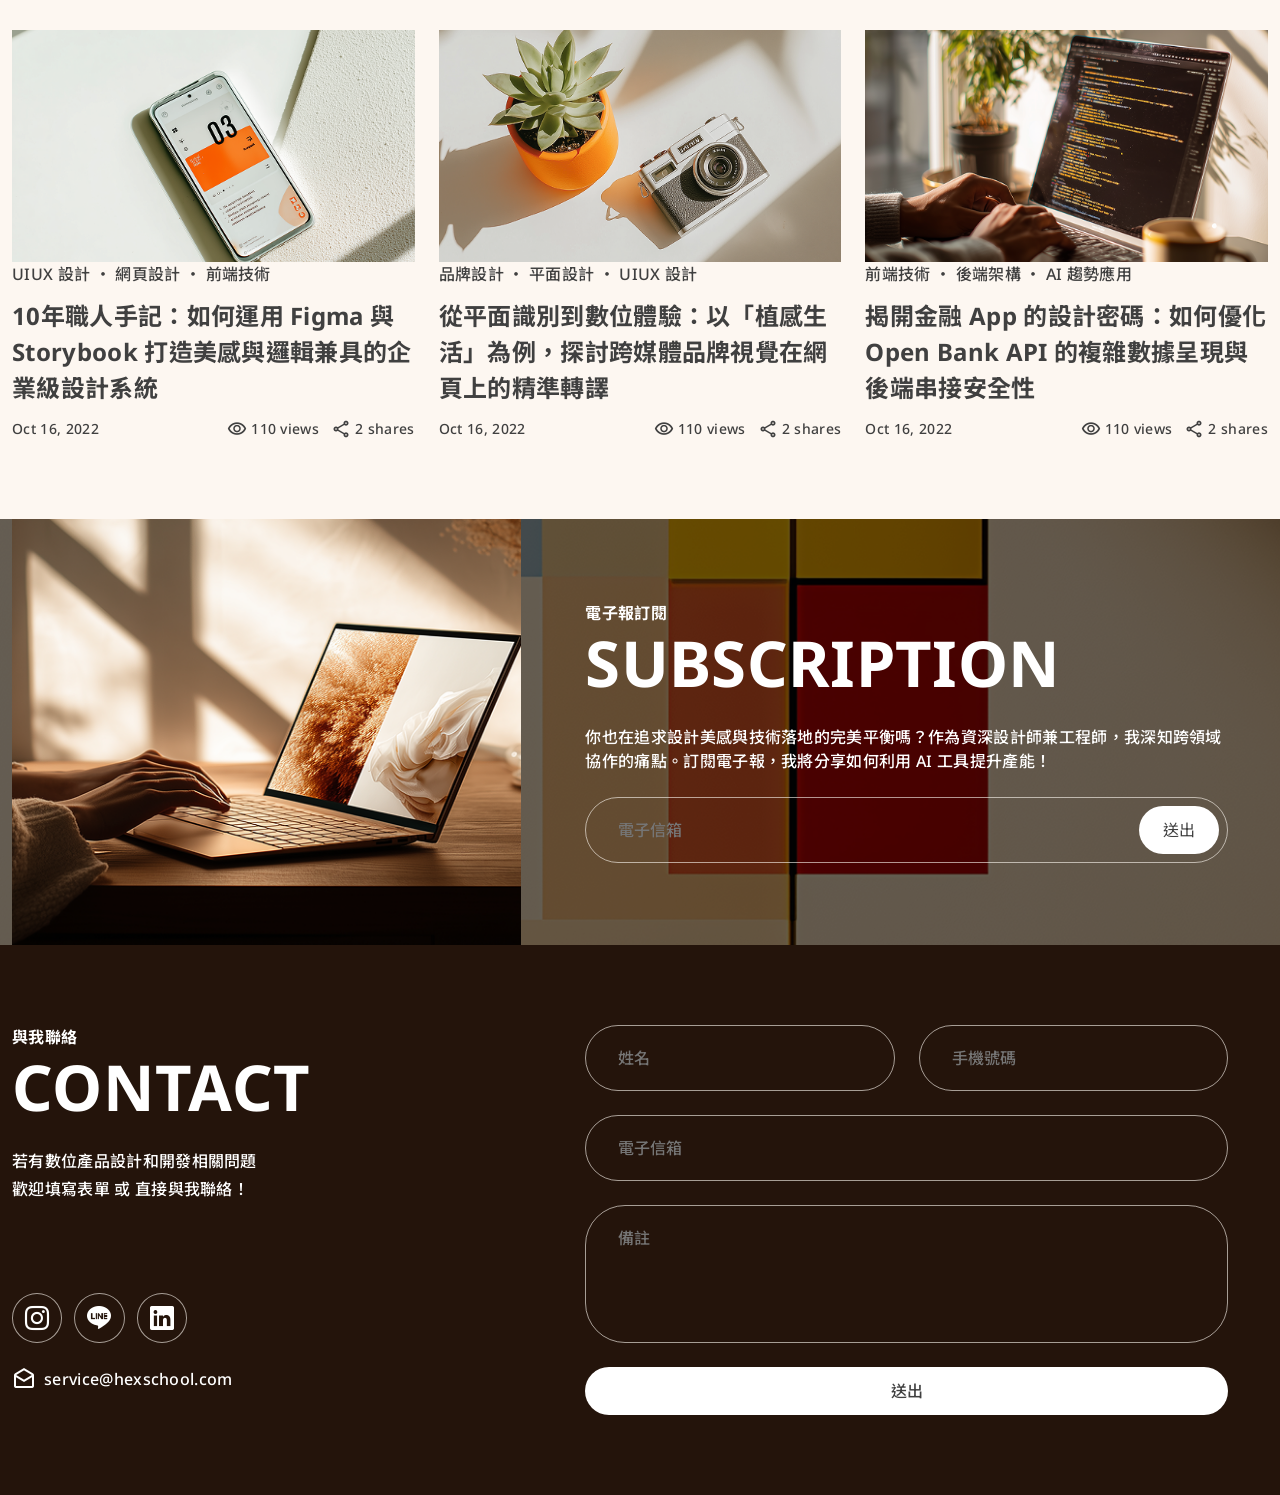
==== commit 7d1b208d: "feat: complete LV2 homework (RWD index & blog pages, remove horizontal overflow, add source referenc" ====
--- a/index.html
+++ b/index.html
@@ -3,158 +3,492 @@
 <head>
   <meta charset="UTF-8">
   <meta name="viewport" content="width=device-width, initial-scale=1.0">
-  <title>2026 Web Camp | 首頁切版作業</title>
+  <meta name="description" content="Nelson — UIUX 設計師與前端工程師，提供網頁視覺設計、RWD 切版與內容架構整理服務。">
+  <title>Nelson | UIUX Designer & Frontend Developer</title>
   <link rel="preconnect" href="https://fonts.googleapis.com">
   <link rel="preconnect" href="https://fonts.gstatic.com" crossorigin>
-  <link href="https://fonts.googleapis.com/css2?family=Noto+Sans+TC:wght@400;500;700;900&display=swap" rel="stylesheet">
+  <!-- Material Symbols and Bootstrap Icons -->
+  <link rel="stylesheet" href="https://fonts.googleapis.com/css2?family=Material+Symbols+Outlined:opsz,wght,FILL,GRAD@24,400,0,0" />
+  <link rel="stylesheet" href="https://cdn.jsdelivr.net/npm/bootstrap-icons@1.13.1/font/bootstrap-icons.min.css" />
   <link rel="stylesheet" href="css/style.css">
 </head>
 <body>
-  <header class="site-header">
-    <div class="container header-inner">
-      <a class="logo" href="index.html">Nelson</a>
-      <nav class="nav">
-        <a href="#service">服務項目</a>
-        <a href="#project">專案作品</a>
-        <a href="#blog">部落格</a>
-        <a href="#contact">與我聯繫</a>
-      </nav>
-    </div>
+
+  <!-- 遮罩元素 -->
+  <div class="mask z-index-1"></div>
+
+  <!-- 頁首區塊 -->
+  <header class="sticky-top z-index-1">
+    <nav class="main-nav">
+      <div class="container">
+        <div class="col-12">
+          <div class="d-flex flex-wrap align-items-center">
+            <!-- 網站標誌（logo） -->
+            <a class="logo" href="index.html">
+              <picture>
+                <source srcset="images/device-mobile.svg" media="(max-width: 375px)" />
+                <img src="images/device-pc.svg" alt="Nelson logo" />
+              </picture>
+            </a>
+
+            <!-- 行動版選單按鈕（漢堡按鈕） -->
+            <button class="btn-menu ml-auto" type="button" aria-label="切換選單">
+              <span class="material-symbols-outlined">dehaze</span>
+            </button>
+
+            <!-- 主導覽選單 -->
+            <ul class="nav-list label-md label-mobile-sm d-flex gap-24 ml-auto gap-md-12">
+              <li><a class="nav-link" href="#service">服務項目</a></li>
+              <li><a class="nav-link" href="#project">專案作品</a></li>
+              <li><a class="nav-link" href="blog.html">部落格</a></li>
+              <li><a class="nav-link" href="#contact">與我聯絡</a></li>
+            </ul>
+          </div>
+        </div>
+      </div>
+    </nav>
   </header>
 
-  <main>
-    <section class="hero">
-      <div class="container hero-inner">
-        <div class="hero-content">
-          <p class="eyebrow">Freelance Designer</p>
-          <h1>Hello<br>I’m Nelson</h1>
-          <p class="hero-text">我是一個擁有 10 年經驗的 UIUX 設計師 和 前端工程師<br>喜歡把美學和程式結合，打造一個又一個精美的網頁設計！</p>
-          <div class="hero-actions">
-            <a class="btn btn-primary" href="#project">與我聯絡</a>
-            <a class="btn btn-secondary" href="#contact">我的履歷</a>             
-          </div>
-        </div>
-        <div class="hero-media">
-          <img class="hero-person" src="images/index_person.png" alt="設計師形象照">
-          <img class="decor decor-1" src="images/index_decora_1.png" alt="">
-          <img class="decor decor-2" src="images/index_decora_2.png" alt="">
-          <img class="decor decor-3" src="images/index_decora_3.png" alt="">
-        </div>
-      </div>
-    </section>
-
-    <section class="section intro">
-      <div class="container intro-inner">
-        <h2>把複雜需求轉成清楚畫面</h2>
-        <p>從資訊架構、視覺設計到 RWD 網頁切版，我重視的不只是漂亮，而是讓使用者可以自然地找到答案、完成行動。</p>
-      </div>
-    </section>
-
-    <section class="section service" id="service">
-      <div class="container">
-        <div class="section-heading">
-          <p class="eyebrow">Service</p>
-          <h2>服務項目</h2>
-        </div>
-        <ul class="service-list">
-          <li class="service-card">
-            <img src="images/device-pc.svg" alt="">
-            <h3>網站視覺設計</h3>
-            <p>建立首頁、活動頁、品牌官網的視覺方向，讓內容重點清楚、有一致的品牌感。</p>
-          </li>
-          <li class="service-card">
-            <img src="images/device-mobile.svg" alt="">
-            <h3>RWD 響應式切版</h3>
-            <p>依照設計稿製作桌機、平板與手機版頁面，確保不同螢幕都能穩定閱讀。</p>
-          </li>
-          <li class="service-card">
-            <img src="images/index_decora_5.png" alt="">
-            <h3>內容與架構整理</h3>
-            <p>協助梳理服務亮點、行動呼籲與頁面段落，讓網站不只好看，也真的能溝通。</p>
-          </li>
-        </ul>
-      </div>
-    </section>
-
-    <section class="section project" id="project">
-      <div class="container">
-        <div class="section-heading">
-          <p class="eyebrow">Project</p>
-          <h2>精選作品</h2>
-        </div>
-        <div class="project-grid">
-          <article class="project-card">
-            <img src="images/project_1.png" alt="植栽品牌網站">
-            <div class="project-body">
-              <span>Brand Website</span>
-              <h3>綠植生活品牌官網</h3>
-              <p>以清爽留白與柔和影像呈現品牌調性，強化產品系列與門市導流。</p>
-            </div>
-          </article>
-          <article class="project-card">
-            <img src="images/project_2.png" alt="產品展示頁">
-            <div class="project-body">
-              <span>Landing Page</span>
-              <h3>生活選物活動頁</h3>
-              <p>整理活動資訊層級，讓優惠、商品特色與購買動線更容易被理解。</p>
-            </div>
-          </article>
-          <article class="project-card">
-            <img src="images/project_3.png" alt="網站專案視覺">
-            <div class="project-body">
-              <span>UI Design</span>
-              <h3>服務型網站改版</h3>
-              <p>重新規劃首頁節奏與行動入口，提升初次拜訪者的信任感。</p>
-            </div>
-          </article>
-        </div>
-      </div>
-    </section>
-
-    <section class="section blog" id="blog">
-      <div class="container">
-        <div class="section-heading">
-          <p class="eyebrow">Blog</p>
-          <h2>設計觀點</h2>
-        </div>
-        <div class="blog-grid">
-          <article class="blog-card">
-            <img src="images/blog_1.png" alt="工作桌與設計稿">
-            <div class="blog-body">
-              <time datetime="2026-05-24">2026.05.24</time>
-              <h3>做網站前，先確認這三個內容問題</h3>
-              <p>越早整理目標、受眾與轉換動線，後面的設計決策就越穩。</p>
-            </div>
-          </article>
-          <article class="blog-card">
-            <img src="images/blog_2.png" alt="設計流程紀錄">
-            <div class="blog-body">
-              <time datetime="2026-05-24">2026.05.24</time>
-              <h3>RWD 切版如何避免畫面出現 x 軸</h3>
-              <p>從盒模型、圖片寬度到 grid 設定，逐步降低跑版機率。</p>
-            </div>
-          </article>
-        </div>
-      </div>
-    </section>
-
-    <section class="contact" id="contact">
-      <div class="container contact-inner">
-        <div>
-          <p class="eyebrow">Contact</p>
-          <h2>有想整理的網站或品牌想法嗎？</h2>
-          <p>歡迎把目前的需求、頁面目標或參考網站寄給我，我會協助你釐清下一步。</p>
-        </div>
-        <a class="btn btn-primary" href="mailto:hello@example.com">hello@example.com</a>
-      </div>
-    </section>
-  </main>
-
-  <footer class="site-footer">
-    <div class="container footer-inner">
-      <p>© 2026 Noel Studio. HexSchool Web Camp Homework.</p>
-      <a href="#">Back to top</a>
+  <!-- Hero 區塊 -->
+  <section class="hero">
+    <div class="container h-full">
+      <div class="d-flex flex-md-col align-items-center h-full relative">
+        <div class="col-5 order-md-2 col-md-12 text-neutral-700">
+          <!-- 主要標題 -->
+          <h1 class="heading-xxxl mb-24 mb-md-12">
+            Hello<br />
+            I’m Nelson
+          </h1>
+
+          <!-- 內文 -->
+          <p class="paragraph-md paragraph-mobile-sm pb-4">
+            我是一個擁有 10 年經驗的 UIUX 設計師 和 前端工程師
+          </p>
+          <p class="paragraph-md paragraph-mobile-sm mb-60 mb-md-32">
+            喜歡把美學和程式結合，打造一個又一個精美的網頁設計！
+          </p>
+
+          <!-- 按鈕群組 -->
+          <div class="label-md label-mobile-sm pb-md-24">
+            <a class="btn bg-neutral-700 text-neutral-0 mr-24 mr-md-12" href="#contact">
+              與我聯絡
+            </a>
+            <a class="btn resume" href="#">我的履歷</a>
+          </div>
+        </div>
+        <div class="col-7 order-md-1 col-md-12 h-full relative ml-auto mb-md-24 min-h-0">
+          <img class="object-fit-cover" src="images/index_person.png" alt="形象照" />
+          <img class="decorate-1" src="images/index_decora_1.png" alt="" />
+          <img class="decorate-2" src="images/index_decora_2.png" alt="" />
+        </div>
+
+        <!-- 裝飾圖片 -->
+
+        <!-- 左下方小花 -->
+        <img class="decorate-3 w-80 h-80 flower-left-bottom" src="images/index_decora_3.png" alt="" />
+        <!-- 左下方小花旁的線條 -->
+        <img class="decorate-5" src="images/index_decora_5.png" alt="" />
+
+        <!-- 左上方小花旁的線條 -->
+        <img class="decorate-4" src="images/index_decora_4.png" alt="" />
+
+        <!-- 左上方小花 -->
+        <img class="decorate-3 flower-left-top" src="images/index_decora_3.png" alt="" />
+
+        <!-- 右上方小花 -->
+        <img class="decorate-3 flower-right-center" src="images/index_decora_3.png" alt="" />
+
+        <!-- 手機版使用線條 -->
+        <img class="decorate-6" src="images/index_decora_6.png" alt="" />
+      </div>
+    </div>
+  </section>
+
+  <!-- Service 區塊 -->
+  <section class="services bg-primary-900 py-80 py-md-40" id="service">
+    <div class="container">
+      <div class="text-neutral-0 mb-40 mb-md-24">
+        <h2>
+          <span class="d-block heading-xxxs heading-mobile-xxxxs">服務項目</span>
+          <span class="d-block heading-xxxl">SERVICES</span>
+        </h2>
+      </div>
+      <ul class="card-list hide-scrollbar text-neutral-700 d-flex gap-24 overflow-x-auto">
+        <li class="col-3 card bg-primary-50 p-24 p-md-12">
+          <div class="d-flex mb-12 mb-md-8">
+            <div>
+              <p class="heading-xxxs heading-mobile-xxxxs">GRAPHIC</p>
+              <h3 class="heading-md heading-mobile-sm">平面設計</h3>
+            </div>
+            <span class="text-28 text-md-24 material-symbols-outlined ml-auto">format_color_fill</span>
+          </div>
+          <div class="d-flex">
+            <p class="paragraph-md paragraph-mobile-sm mr-12 mr-md-8">
+              從 brand 識別到視覺傳達，用專業設計精準傳遞核心價值
+            </p>
+            <span class="text-24 text-md-20 material-symbols-outlined ml-auto p-12 bg-neutral-700 text-neutral-0 rounded-circle">arrow_outward</span>
+          </div>
+        </li>
+        <li class="col-3 card bg-primary-50 p-24 p-md-12">
+          <div class="d-flex mb-12 mb-md-8">
+            <div>
+              <p class="heading-xxxs heading-mobile-xxxxs">WEBSITE</p>
+              <h3 class="heading-md heading-mobile-sm">網頁設計</h3>
+            </div>
+            <span class="text-28 text-md-24 material-symbols-outlined ml-auto">screenshot_monitor</span>
+          </div>
+          <div class="d-flex">
+            <p class="paragraph-md paragraph-mobile-sm paragraph-mobile-sm mr-12 mr-md-8">
+              美感易用並重，以 Figma 打造符合直覺的數位體驗
+            </p>
+            <span class="text-24 text-md-20 material-symbols-outlined ml-auto p-12 bg-neutral-700 text-neutral-0 rounded-circle">arrow_outward</span>
+          </div>
+        </li>
+        <li class="col-3 card bg-primary-50 p-24 p-md-12">
+          <div class="d-flex mb-12 mb-md-8">
+            <div>
+              <p class="heading-xxxs heading-mobile-xxxxs">FRONTEND</p>
+              <h3 class="heading-md heading-mobile-sm">前端切版</h3>
+            </div>
+            <span class="text-28 text-md-24 material-symbols-outlined ml-auto">web</span>
+          </div>
+          <div class="d-flex">
+            <p class="paragraph-md paragraph-mobile-sm mr-12 mr-md-8">
+              精準轉譯設計稿細節，建構流暢穩定 RWD 響應式網頁
+            </p>
+            <span class="text-24 text-md-20 material-symbols-outlined ml-auto p-12 bg-neutral-700 text-neutral-0 rounded-circle">arrow_outward</span>
+          </div>
+        </li>
+        <li class="col-3 card bg-primary-50 p-24 p-md-12">
+          <div class="d-flex mb-12 mb-md-8">
+            <div>
+              <p class="heading-xxxs heading-mobile-xxxxs">BACKEND</p>
+              <h3 class="heading-md heading-mobile-sm">後端開發</h3>
+            </div>
+            <span class="text-28 text-md-24 material-symbols-outlined ml-auto">data_table</span>
+          </div>
+          <div class="d-flex">
+            <p class="paragraph-md paragraph-mobile-sm mr-12 mr-md-8">
+              佈署穩定系統架構，串接 API 並確保數據處理安全
+            </p>
+            <span class="text-24 text-md-20 material-symbols-outlined ml-auto p-12 bg-neutral-700 text-neutral-0 rounded-circle">arrow_outward</span>
+          </div>
+        </li>
+      </ul>
+    </div>
+  </section>
+
+  <!-- Projects 區塊 -->
+  <section class="projects bg-primary-50 py-80 py-md-40" id="project">
+    <div class="container">
+      <!-- 標題 -->
+      <div class="text-neutral-700 mb-40 mb-md-24 text-center">
+        <h2>
+          <span class="d-block heading-xxxs heading-mobile-xxxxs">專案作品</span>
+          <span class="d-block heading-xxxl">PROJECTS</span>
+        </h2>
+      </div>
+      <!-- 產品卡片清單 -->
+      <ul>
+        <li class="project-card bg-cover-center bg-primary-50 text-neutral-700 text-center py-28 pl-28 px-md-16 pb-md-16 mb-24">
+          <div class="project-content bg-primary-50 p-40 p-md-24">
+            <time class="paragraph-sm paragraph-mobile-xs mb-12 d-block" datetime="2025-10-16">Oct 16, 2025</time>
+            <p class="paragraph-md paragraph-mobile-sm mb-12">
+              平面設計・網頁設計
+            </p>
+            <h3 class="heading-sm heading-mobile-xs mb-12">
+              品牌視覺重商整合，多肉植物品牌電商建置
+            </h3>
+            <p class="paragraph-md paragraph-mobile-sm mb-12">
+              從品牌端 306 Fill x 72 Hug 發，打造療癒系植栽購物體驗
+            </p>
+            <button class="btn-reset rounded-full text-neutral-0 lable-md lable-mobile-sm px-24 py-12 bg-neutral-700" type="button">
+              前往專案
+            </button>
+          </div>
+        </li>
+        <li class="project-card bg-cover-center bg-primary-50 text-neutral-700 text-center py-28 pl-28 px-md-16 pb-md-16 mb-24">
+          <div class="project-content bg-primary-50 p-40 p-md-24">
+            <time class="paragraph-sm paragraph-mobile-xs mb-12 d-block" datetime="2025-10-16">Oct 16, 2025</time>
+            <p class="paragraph-md paragraph-mobile-sm mb-12">
+              平面設計・網頁設計・前端切版
+            </p>
+            <h3 class="heading-sm heading-mobile-xs mb-12">
+              數位產品 UI/UX 設計，個人化財務視覺化軟體
+            </h3>
+            <p class="paragraph-md paragraph-mobile-sm mb-12">
+              運用數據視覺化邏輯，將複雜的財務數據轉化為直覺的操作介面
+            </p>
+            <button class="btn-reset rounded-full text-neutral-0 lable-md lable-mobile-sm px-24 py-12 bg-neutral-700" type="button">
+              前往專案
+            </button>
+          </div>
+        </li>
+        <li class="project-card bg-cover-center bg-primary-50 text-neutral-700 text-center py-28 pl-28 px-md-16 pb-md-16 mb-24">
+          <div class="project-content bg-primary-50 p-40 p-md-24">
+            <time class="paragraph-sm paragraph-mobile-xs mb-12 d-block" datetime="2025-10-16">Oct 16, 2025</time>
+            <p class="paragraph-md paragraph-mobile-sm mb-12">
+              前端切版・後端開發
+            </p>
+            <h3 class="heading-sm heading-mobile-xs mb-12">
+              品牌識別與包裝設計，法式甜點品牌視覺重塑
+            </h3>
+            <p class="paragraph-md paragraph-mobile-sm mb-12">
+              以溫慢、輕盈的視覺語言，精準定位高質感甜點市場的品牌形象
+            </p>
+            <button class="btn-reset rounded-full text-neutral-0 lable-md lable-mobile-sm px-24 py-12 bg-neutral-700" type="button">
+              前往專案
+            </button>
+          </div>
+        </li>
+      </ul>
+      <!-- 探索更多按鈕 -->
+      <button class="btn-reset rounded-full text-neutral-0 lable-md px-24 py-12 bg-neutral-700 d-block m-auto" type="button">
+        探索更多
+      </button>
+    </div>
+  </section>
+
+  <!-- Blogs 區塊 -->
+  <section class="blogs bg-primary-50 py-80 py-md-40" id="blog">
+    <div class="container">
+      <!-- 標題 -->
+      <div class="text-neutral-700 mb-40 mb-md-24 d-flex align-items-start">
+        <h2>
+          <span class="d-block heading-xxxs heading-mobile-xxxxs">部落格</span>
+          <span class="d-block heading-xxxl">BLOGS</span>
+        </h2>
+        <a href="blog.html" class="btn-reset btn-outline lable-md rounded-full px-24 py-12 ml-auto d-inline-block">
+          探索更多
+        </a>
+      </div>
+      <!-- 部落格文章清單 -->
+      <ul class="d-flex gap-24 text-neutral-700 overflow-x-auto hide-scrollbar">
+        <li class="col-4 blog-card">
+          <div>
+            <img src="images/blog_2.png" alt="Figma & Storybook" />
+          </div>
+          <div>
+            <p class="paragraph-md mb-12 mb-md-8 paragraph-mobile-sm">
+              <span>UIUX 設計</span>
+              <span>・</span>
+              <span>網頁設計</span>
+              <span>・</span>
+              <span>前端技術</span>
+            </p>
+            <h3 class="heading-sm mb-12 mb-md-8 heading-mobile-xs">
+              10年職人手記：如何運用 Figma 與 Storybook 打造美感與邏輯兼具的企業級設計系統
+            </h3>
+            <div class="paragraph-sm d-flex paragraph-mobile-xs">
+              <time datetime="2022-10-16">
+                <span class="d-mb-block">Oct 16,</span>
+                <span class="d-mb-block">2022</span>
+              </time>
+              <div class="d-flex ml-auto gap-12">
+                <div class="d-flex align-items-center">
+                  <span class="material-symbols-outlined mr-4">visibility</span>
+                  <span>110 views</span>
+                </div>
+                <div class="d-flex align-items-center">
+                  <span class="material-symbols-outlined mr-4">share</span>
+                  <span>2 shares</span>
+                </div>
+              </div>
+            </div>
+          </div>
+        </li>
+        <li class="col-4 blog-card">
+          <div>
+            <img src="images/blog_3.png" alt="跨媒體品牌視覺" />
+          </div>
+          <div>
+            <p class="paragraph-md mb-12 mb-md-8 paragraph-mobile-sm">
+              <span>品牌設計</span>
+              <span>・</span>
+              <span>平面設計</span>
+              <span>・</span>
+              <span>UIUX 設計</span>
+            </p>
+            <h3 class="heading-sm mb-12 mb-md-8 heading-mobile-xs">
+              從平面識別到數位體驗：以「植感生活」為例，探討跨媒體品牌視覺在網頁上的精準轉譯
+            </h3>
+            <div class="paragraph-sm d-flex paragraph-mobile-xs">
+              <time datetime="2022-10-16">
+                <span class="d-mb-block">Oct 16,</span>
+                <span class="d-mb-block">2022</span>
+              </time>
+              <div class="d-flex ml-auto gap-12">
+                <div class="d-flex align-items-center">
+                  <span class="material-symbols-outlined mr-4">visibility</span>
+                  <span>110 views</span>
+                </div>
+                <div class="d-flex align-items-center">
+                  <span class="material-symbols-outlined mr-4">share</span>
+                  <span>2 shares</span>
+                </div>
+              </div>
+            </div>
+          </div>
+        </li>
+        <li class="col-4 blog-card">
+          <div>
+            <img src="images/blog_5.png" alt="金融 App 的設計密碼" />
+          </div>
+          <div>
+            <p class="paragraph-md mb-12 mb-md-8 paragraph-mobile-sm">
+              <span>前端技術</span>
+              <span>・</span>
+              <span>後端架構</span>
+              <span>・</span>
+              <span>AI 趨勢應用</span>
+            </p>
+            <h3 class="heading-sm mb-12 mb-md-8 heading-mobile-xs">
+              揭開金融 App 的設計密碼：如何優化 Open Bank API 的複雜數據呈現與後端串接安全性
+            </h3>
+            <div class="paragraph-sm d-flex paragraph-mobile-xs">
+              <time datetime="2022-10-16">
+                <span class="d-mb-block">Oct 16,</span>
+                <span class="d-mb-block">2022</span>
+              </time>
+              <div class="d-flex ml-auto gap-12">
+                <div class="d-flex align-items-center">
+                  <span class="material-symbols-outlined mr-4">visibility</span>
+                  <span>110 views</span>
+                </div>
+                <div class="d-flex align-items-center">
+                  <span class="material-symbols-outlined mr-4">share</span>
+                  <span>2 shares</span>
+                </div>
+              </div>
+            </div>
+          </div>
+        </li>
+      </ul>
+    </div>
+  </section>
+
+  <!-- Subscription 區塊 -->
+  <section class="subscriptions bg-primary-50">
+    <div class="container relative">
+      <div class="d-flex gap-24 flex-md-col gap-md-0 mx-md--12">
+        <div class="col-5 col-md-12">
+          <img class="object-fit-cover" src="images/subscription.png" alt="電子報訂閱" />
+        </div>
+        <div class="col-7 col-md-12">
+          <div class="text-neutral-0 px-40 py-md-40 px-md-12 h-full d-flex flex-col justify-content-center py-80 py-md-40">
+            <!-- 標題 -->
+            <h2 class="mb-24 mb-md-12">
+              <span class="d-block heading-xxxs heading-mobile-xxxxs">電子報訂閱</span>
+              <span class="d-block heading-xxxl">SUBSCRIPTION</span>
+            </h2>
+            <!-- 內文 -->
+            <p class="paragraph-md mb-24 paragraph-mobile-sm">
+              你也在追求設計美感與技術落地的完美平衡嗎？作為資深設計師兼工程師，我深知跨領域協作的痛點。訂閱電子報，我將分享如何利用 AI 工具提升產能！
+            </p>
+            <!-- 輸入框 -->
+            <form class="d-flex rounded-40 btn-outline p-8" onsubmit="return false;">
+              <input class="paragraph-md py-12 pl-24 text-neutral-0 bg-transparent border-0 focus-outline-0 flex-1 paragraph-mobile-sm" type="email" placeholder="電子信箱" required />
+              <button type="submit" class="label-md btn-reset py-12 px-24 bg-neutral-0 rounded-full text-neutral-700 label-mobile-sm">
+                送出
+              </button>
+            </form>
+          </div>
+        </div>
+      </div>
+    </div>
+  </section>
+
+  <!-- 頁尾區域 -->
+  <footer class="bg-primary-900 py-80 py-md-40" id="contact">
+    <div class="container">
+      <div class="d-flex gap-24 text-neutral-0 flex-md-col">
+        <div class="col-5 col-md-12">
+          <!-- 標題 -->
+          <h2 class="mb-24 mb-md-12">
+            <span class="d-block heading-xxxs heading-mobile-xxxxs">與我聯絡</span>
+            <span class="d-block heading-xxxl">CONTACT</span>
+          </h2>
+
+          <!-- 內文 -->
+          <p class="paragraph-md paragraph-mobile-sm mb-92 mb-md-24">
+            <span class="d-block mb-4 mb-md-0">若有數位產品設計和開發相關問題</span>
+            <span class="d-block">歡迎填寫表單 或 直接與我聯絡！</span>
+          </p>
+          <!-- social icon -->
+          <div class="d-flex line-height-1 text-24 mb-24 gap-12 d-md-none">
+            <a href="#" aria-label="Instagram" class="bi bi-instagram p-12 btn-outline rounded-circle"></a>
+            <a href="#" aria-label="Line" class="bi bi-line p-12 btn-outline rounded-circle"></a>
+            <a href="#" aria-label="LinkedIn" class="bi bi-linkedin p-12 btn-outline rounded-circle"></a>
+          </div>
+
+          <!-- 信箱資訊 -->
+          <div class="d-flex d-md-none gap-8">
+            <span class="material-symbols-outlined text-24">drafts</span>
+            <p class="paragraph-md">service@hexschool.com</p>
+          </div>
+        </div>
+        <div class="col-7 col-md-12">
+          <form class="paragraph-md paragraph-mobile-sm text-neutral-0 d-flex flex-wrap px-40 px-md-12 gap-24 gap-md-12" onsubmit="return false;">
+            <input class="py-20 py-md-16 pl-32 pl-md-20 btn-outline rounded-40 rounded-md-32 focus-outline-0 bg-transparent contact-input-half w-md-full" type="text" placeholder="姓名" required />
+            <input class="py-20 py-md-16 pl-32 pl-md-20 btn-outline rounded-40 rounded-md-32 focus-outline-0 bg-transparent contact-input-half" type="tel" placeholder="手機號碼" required />
+            <input class="py-20 py-md-16 pl-32 pl-md-20 btn-outline rounded-40 rounded-md-32 focus-outline-0 bg-transparent w-full" type="email" placeholder="電子信箱" required />
+            <textarea placeholder="備註" rows="4" class="py-20 py-md-16 pl-32 pl-md-20 btn-outline rounded-40 rounded-md-32 focus-outline-0 bg-transparent w-full"></textarea>
+            <button type="submit" class="btn-reset bg-neutral-0 text-neutral-700 py-12 w-full rounded-full">
+              送出
+            </button>
+          </form>
+        </div>
+        <!-- 手機版使用 -->
+        <div class="col-md-12 d-none d-md-block">
+          <!-- social icon -->
+          <div class="d-flex line-height-1 text-24 text-md-20 mb-24 mb-md-12 gap-12">
+            <a href="#" aria-label="Instagram" class="bi bi-instagram p-12 btn-outline rounded-circle"></a>
+            <a href="#" aria-label="Line" class="bi bi-line p-12 btn-outline rounded-circle"></a>
+            <a href="#" aria-label="LinkedIn" class="bi bi-linkedin p-12 btn-outline rounded-circle"></a>
+          </div>
+
+          <!-- 信箱資訊 -->
+          <div class="d-flex gap-8">
+            <span class="material-symbols-outlined text-24 text-md-20">drafts</span>
+            <p class="paragraph-md paragraph-mobile-sm">
+              service@hexschool.com
+            </p>
+          </div>
+        </div>
+      </div>
     </div>
   </footer>
+
+  <!-- JavaScript for Hamburger Menu -->
+  <script>
+    document.addEventListener('DOMContentLoaded', () => {
+      const btnMenu = document.querySelector('.btn-menu');
+      const navList = document.querySelector('.nav-list');
+      const mask = document.querySelector('.mask');
+      const navLinks = document.querySelectorAll('.nav-link');
+
+      function toggleMenu() {
+        navList.classList.toggle('active');
+        document.body.classList.toggle('menu-open');
+      }
+
+      function closeMenu() {
+        navList.classList.remove('active');
+        document.body.classList.remove('menu-open');
+      }
+
+      if (btnMenu) {
+        btnMenu.addEventListener('click', toggleMenu);
+      }
+
+      if (mask) {
+        mask.addEventListener('click', closeMenu);
+      }
+
+      navLinks.forEach(link => {
+        link.addEventListener('click', closeMenu);
+      });
+    });
+  </script>
 </body>
 </html>
--- a/css/style.css
+++ b/css/style.css
@@ -1,30 +1,70 @@
+/* 載入字形 */
+@import url("https://fonts.googleapis.com/css2?family=Noto+Sans:ital,wght@0,100..900;1,100..900&family=Noto+Sans+TC:wght@100..900&display=swap");
+
+/* 設定設計稿色票變數 */
+:root {
+  --column: 12; /* 拆分成 12 格網格系統 */
+  --gutter: 24px; /* gutter 配置 24px */
+
+  /* Primary */
+  --color-primary-50: #fdf7f1;
+  --color-primary-100: #fde6cf;
+  --color-primary-500: #f5b87b;
+  --color-primary-900: #24140b;
+
+  /* Neutral */
+  --color-neutral-0: #ffffff;
+  --color-neutral-500: #737373;
+  --color-neutral-700: #404040;
+  --color-neutral-900: #1e1e1e;
+
+  /* Dark */
+  --color-dark-40a: rgba(0, 0, 0, 0.4);
+  --color-dark-60a: rgba(0, 0, 0, 0.6);
+
+  /* Blog & Article Accent Color */
+  --color-accent: #9b5b32;
+}
+
+/* 全域通用設定 */
 *,
 *::before,
 *::after {
   box-sizing: border-box;
 }
 
-html {
-  scroll-behavior: smooth;
-}
-
+input,
+textarea {
+  font: inherit;
+  color: inherit;
+}
+
+textarea {
+  resize: none;
+}
+
+html,
 body {
+  overflow-x: hidden;
+  max-width: 100%;
+}
+
+body {
+  line-height: 1.5;
+  letter-spacing: 0.02em;
+  font-family: "Noto Sans", "Noto Sans TC", sans-serif;
   margin: 0;
-  font-family: "Noto Sans TC", -apple-system, BlinkMacSystemFont, "Segoe UI", sans-serif;
-  color: #1f1f1f;
-  background: #fffaf3;
-  line-height: 1.6;
+  background-color: var(--color-neutral-0);
 }
 
 img {
-  display: block;
+  vertical-align: middle;
   max-width: 100%;
-  height: auto;
 }
 
 a {
-  color: inherit;
   text-decoration: none;
+  color: inherit; /* 繼承父層顏色 */
 }
 
 ul {
@@ -33,488 +73,1647 @@
   list-style: none;
 }
 
-h1,
-h2,
-h3,
-p {
+h1, h2, h3, h4, h5, h6, p {
   margin-top: 0;
-}
-
-.container {
-  width: 100%;
-  max-width: 1240px;
-  margin: 0 auto;
-  padding: 0 20px;
-}
-
-.site-header {
+  margin-bottom: 0;
+}
+
+/* google icon 預設設定 */
+
+.material-symbols-outlined {
+  font-variation-settings:
+    "FILL" 0,
+    "wght" 400,
+    "GRAD" 0,
+    "opsz" 24;
+  font-size: 20px;
+  display: block;
+}
+
+/* 設計稿字型 class 設定 */
+/* heading-lg 以下沿用 body 的 line-height: 1.5 */
+/* ----------- */
+
+/* Display - font-weight: 700 */
+.display-1 {
+  font-size: 300px;
+  font-weight: 700;
+  line-height: 1.2;
+}
+
+.display-2 {
+  font-size: 160px;
+  font-weight: 700;
+  line-height: 1.2;
+}
+
+/* Heading - font-weight: 700 */
+
+.heading-xxxl {
+  font-size: clamp(2.5rem, 1.893rem + 2.589vw, 5rem);
+  font-weight: 700;
+  line-height: 1.2;
+}
+
+.heading-xxl {
+  font-size: 48px;
+  font-weight: 700;
+  line-height: 1.2;
+}
+
+.heading-xl {
+  font-size: 40px;
+  font-weight: 700;
+  line-height: 1.2;
+}
+
+.heading-lg {
+  font-size: 32px;
+  font-weight: 700;
+}
+
+.heading-md {
+  font-size: 28px;
+  font-weight: 700;
+}
+.heading-sm {
+  font-size: 24px;
+  font-weight: 700;
+}
+.heading-xs {
+  font-size: 20px;
+  font-weight: 700;
+}
+.heading-xxs {
+  font-size: 18px;
+  font-weight: 700;
+}
+.heading-xxxs {
+  font-size: 16px;
+  font-weight: 700;
+}
+.heading-xxxxs {
+  font-size: 14px;
+  font-weight: 700;
+}
+
+/* Label - font-weight: 500 */
+.label-md {
+  font-size: 16px;
+  font-weight: 500;
+}
+.label-sm {
+  font-size: 14px;
+  font-weight: 500;
+}
+.label-xs {
+  font-size: 13px;
+  font-weight: 500;
+}
+
+/* Paragraph - font-weight: 500 */
+.paragraph-md {
+  font-size: 16px;
+  font-weight: 500;
+}
+.paragraph-sm {
+  font-size: 14px;
+  font-weight: 500;
+}
+.paragraph-xs {
+  font-size: 13px;
+  font-weight: 500;
+}
+
+/* utility class 通用設定 */
+/* ----------- */
+
+.btn-reset {
+  border: 0;
+  background: transparent; /* 移除按鈕預設背景 */
+  color: inherit; /* 繼承父層文字顏色 */
+  font: inherit; /* 繼承父層字型設定 */
+  cursor: pointer; /* 滑鼠移入時顯示手型游標 */
+}
+
+.btn-outline {
+  border: 1px solid currentColor;
+}
+
+.flex-1 {
+  flex: 1;
+}
+
+.d-flex {
+  display: flex;
+}
+
+.d-none {
+  display: none;
+}
+
+.d-block {
+  display: block;
+}
+
+.d-inline-block {
+  display: inline-block;
+}
+
+.flex-wrap {
+  flex-wrap: wrap;
+}
+
+.align-items-center {
+  align-items: center;
+}
+
+.align-items-start {
+  align-items: flex-start;
+}
+
+.justify-content-between {
+  justify-content: space-between;
+}
+
+.justify-content-center {
+  justify-content: center;
+}
+
+.gap-8 {
+  gap: 8px;
+}
+
+.gap-12 {
+  gap: 12px;
+}
+
+.gap-24 {
+  gap: 24px;
+}
+
+.m-auto {
+  margin: auto;
+}
+
+.ml-auto {
+  margin-left: auto;
+}
+
+.mr-4 {
+  margin-right: 4px;
+}
+
+.mb-4 {
+  margin-bottom: 4px;
+}
+
+.mb-12 {
+  margin-bottom: 12px;
+}
+
+.mb-24 {
+  margin-bottom: 24px;
+}
+
+.mb-40 {
+  margin-bottom: 40px;
+}
+
+.mb-92 {
+  margin-bottom: 92px;
+}
+
+.mr-12 {
+  margin-right: 12px;
+}
+
+.mr-24 {
+  margin-right: 24px;
+}
+
+.mb-60 {
+  margin-bottom: 60px;
+}
+
+.pb-4 {
+  padding-bottom: 4px;
+}
+
+.p-8 {
+  padding: 8px;
+}
+
+.p-12 {
+  padding: 12px;
+}
+
+.p-24 {
+  padding: 24px;
+}
+
+.p-40 {
+  padding: 40px;
+}
+
+.py-12 {
+  padding-top: 12px;
+  padding-bottom: 12px;
+}
+
+.py-20 {
+  padding-top: 20px;
+  padding-bottom: 20px;
+}
+
+.py-28 {
+  padding-top: 28px;
+  padding-bottom: 28px;
+}
+
+.py-80 {
+  padding-top: 80px;
+  padding-bottom: 80px;
+}
+
+.px-24 {
+  padding-left: 24px;
+  padding-right: 24px;
+}
+
+.px-40 {
+  padding-left: 40px;
+  padding-right: 40px;
+}
+
+.pr-16 {
+  padding-right: 16px;
+}
+
+.pl-24 {
+  padding-left: 24px;
+}
+
+.pl-28 {
+  padding-left: 28px;
+}
+
+.pl-32 {
+  padding-left: 32px;
+}
+
+.text-neutral-700 {
+  color: var(--color-neutral-700);
+}
+
+.bg-transparent {
+  background-color: transparent;
+}
+
+.bg-neutral-0 {
+  background-color: var(--color-neutral-0);
+}
+
+.bg-neutral-700 {
+  background-color: var(--color-neutral-700);
+}
+
+.bg-primary-900 {
+  background-color: var(--color-primary-900);
+}
+
+.bg-primary-50 {
+  background-color: var(--color-primary-50);
+}
+
+.text-neutral-0 {
+  color: var(--color-neutral-0);
+}
+
+.sticky-top {
   position: sticky;
   top: 0;
-  z-index: 10;
-  background: rgba(255, 250, 243, 0.9);
-  border-bottom: 1px solid #eadfce;
-  backdrop-filter: blur(16px);
-}
-
-.header-inner {
+}
+
+.rounded-40 {
+  border-radius: 40px;
+}
+
+.rounded-full {
+  border-radius: 999px;
+}
+
+.rounded-circle {
+  border-radius: 50%;
+}
+
+.relative {
+  position: relative;
+}
+
+.border-0 {
+  border: none;
+}
+
+.flex-col {
+  flex-direction: column;
+}
+
+.h-80 {
+  height: 80px;
+}
+
+.w-80 {
+  width: 80px;
+}
+
+.w-full {
+  width: 100%;
+}
+
+.h-full {
+  height: 100%;
+}
+
+.min-h-0 {
+  min-height: 0px;
+}
+
+.overflow-x-auto {
+  overflow-x: auto;
+}
+
+.focus-outline-0:focus-visible {
+  outline: 0;
+}
+
+/* 隱藏捲軸寬度 */
+.hide-scrollbar {
+  scrollbar-width: none;
+
+  &::-webkit-scrollbar {
+    display: none; /* Safari 專用 */
+  }
+}
+
+/* z-index 層級控制（數字越大越上層） */
+.z-index-1 {
+  z-index: 1;
+}
+
+.text-24 {
+  font-size: 24px;
+}
+
+.text-28 {
+  font-size: 28px;
+}
+
+.text-center {
+  text-align: center;
+}
+
+.bg-cover-center {
+  background-repeat: no-repeat;
+  background-size: cover;
+  background-position: center;
+}
+
+.line-height-1 {
+  line-height: 1;
+}
+
+.object-fit-cover {
+  width: 100%;
+  height: 100%;
+  object-fit: cover;
+}
+
+/* container 設定 */
+
+.container {
+  max-width: 1320px;
+  padding: 0px 12px;
+  margin: auto;
+}
+
+/* 格線系統設定 */
+/* 網格欄寬計算公式：(容器寬度 - 所有 gutter) / 總欄數 * 佔用欄數 + 欄內 gutter */
+/* gutter 總寬 = 24px * 11（12欄之間共 11 個間距） */
+
+.col-2 {
+  --span: 2;
+  --gap-count: calc(var(--span) - 1);
+  width: calc(
+    (100% - var(--gutter) * (var(--column) - 1)) / var(--column) * var(--span) +
+      var(--gutter) * var(--gap-count)
+  );
+}
+
+.col-3 {
+  --span: 3;
+  --gap-count: calc(var(--span) - 1);
+  width: calc(
+    (100% - var(--gutter) * (var(--column) - 1)) / var(--column) * var(--span) +
+      var(--gutter) * var(--gap-count)
+  );
+}
+
+.col-4 {
+  --span: 4;
+  --gap-count: calc(var(--span) - 1);
+  width: calc(
+    (100% - var(--gutter) * (var(--column) - 1)) / var(--column) * var(--span) +
+      var(--gutter) * var(--gap-count)
+  );
+}
+
+.col-5 {
+  --span: 5;
+  --gap-count: calc(var(--span) - 1);
+  width: calc(
+    (100% - var(--gutter) * (var(--column) - 1)) / var(--column) * var(--span) +
+      var(--gutter) * var(--gap-count)
+  );
+}
+
+.col-7 {
+  --span: 7;
+  --gap-count: calc(var(--span) - 1);
+  width: calc(
+    (100% - var(--gutter) * (var(--column) - 1)) / var(--column) * var(--span) +
+      var(--gutter) * var(--gap-count)
+  );
+}
+
+.col-10 {
+  --span: 10;
+  --gap-count: calc(var(--span) - 1);
+  width: calc(
+    (100% - var(--gutter) * (var(--column) - 1)) / var(--column) * var(--span) +
+      var(--gutter) * var(--gap-count)
+  );
+}
+
+.col-12 {
+  --span: 12;
+  --gap-count: calc(var(--span) - 1);
+  width: calc(
+    (100% - var(--gutter) * (var(--column) - 1)) / var(--column) * var(--span) +
+      var(--gutter) * var(--gap-count)
+  );
+}
+
+/* header 導覽列 */
+
+.main-nav {
+  background-color: var(--color-primary-50);
+  /* ✨✨✨ 讓導覽列一直保持在上方 */
+  position: sticky;
+  top: 0;
+  left: 0;
+  border-bottom: 1px solid var(--color-primary-100);
+}
+
+.logo {
+  padding: 12px 0;
+}
+
+.nav-list {
+  color: var(--color-neutral-700);
+  /* ✨✨✨ 原先由上層提供背景色；改為絕對定位後，需在選單本身補上背景色 */
+  background-color: var(--color-primary-50);
+}
+
+.nav-link {
+  display: inline-block;
+  padding: 4px 12px;
+  font-weight: 500;
+  transition: color 0.3s;
+}
+
+.nav-link:hover {
+  color: var(--color-primary-500);
+}
+
+.btn-menu {
+  display: none; /* 預設隱藏（桌機版不顯示） */
+  border: 0;
+  padding: 12px;
+  background: transparent; /* 移除按鈕預設背景 */
+  color: inherit; /* 繼承父層文字顏色 */
+  font: inherit; /* 繼承父層字型設定 */
+  cursor: pointer; /* 滑鼠移入時顯示手型游標 */
+}
+
+/* Hero 區塊樣式 */
+
+.hero {
+  height: calc(
+    100vh - 64px
+  ); /* 桌機版扣除導覽列高度後，讓 hero 填滿剩餘螢幕高度 */
+  overflow: hidden; /* 隱藏超出 hero 高度範圍的內容 */
+  background-color: var(--color-primary-50);
+}
+
+.btn {
+  padding: 12px 24px;
+  border: none;
+  border-radius: 999px;
+  font: inherit;
+  cursor: pointer;
+  display: inline-block;
+  text-align: center;
+}
+
+.resume {
+  border: 1px solid var(--color-neutral-700);
+  background-color: transparent;
+  color: var(--color-neutral-700);
+  transition: all 0.3s ease;
+}
+
+.resume:hover {
+  background-color: var(--color-neutral-700);
+  color: var(--color-neutral-0);
+}
+
+/* 以下均為裝飾物定位 */
+
+.decorate-1 {
+  position: absolute;
+  top: 97px;
+  left: -81px;
+}
+
+.decorate-2 {
+  position: absolute;
+  bottom: 87px;
+  right: -80px;
+}
+
+.decorate-3 {
+  position: absolute;
+
+  &.flower-left-bottom {
+    width: 80px;
+    height: 80px;
+    bottom: 192px;
+    left: 391px;
+  }
+
+  &.flower-left-top {
+    top: 56px;
+    left: -226px;
+  }
+
+  &.flower-right-center {
+    top: 206px;
+    right: -170px;
+  }
+}
+
+.decorate-4 {
+  position: absolute;
+  top: 120px;
+  left: -87px;
+}
+
+.decorate-5 {
+  position: absolute;
+  left: 211px;
+  bottom: 83.53px;
+}
+
+.decorate-6 {
+  display: none;
+}
+
+/* Service 區塊樣式 */
+
+.card-list .card {
+  min-width: 306px;
+  border-radius: 8px;
+}
+
+/* Projects 區塊樣式 */
+
+.project-card {
+  border-radius: 16px;
+  overflow: hidden;
+  
+  &:nth-of-type(1) {
+    background-image: url("../images/project_1.png");
+  }
+
+  &:nth-of-type(2) {
+    background-image: url("../images/project_2.png");
+  }
+
+  &:nth-of-type(3) {
+    background-image: url("../images/project_3.png");
+  }
+}
+
+.project-content {
+  max-width: 386px;
+  border-radius: 8px;
+}
+
+/* Subscription 區塊樣式  */
+
+.subscriptions {
+  position: relative;
+  background-image: url("../images/subscription_bg.png");
+  background-repeat: no-repeat;
+  background-position: center;
+  background-size: cover;
+
+  &::before {
+    content: "";
+    display: block;
+    width: 100%;
+    height: 100%;
+    background-color: var(--color-dark-60a);
+    position: absolute;
+    top: 0;
+    left: 0;
+  }
+}
+
+/* footer（頁尾）區塊樣式 */
+.contact-input-half {
+  --gap: 24px;
+  width: calc((100% - var(--gap)) / 2);
+}
+
+.btn-outline {
+  border: 1px solid rgba(255, 250, 243, 0.6);
+}
+
+/* ============================================
+   BLOG PAGE — Banner & Layout (Adapted)
+   ============================================ */
+.page-banner {
+  padding: 80px 0;
+  background:
+    linear-gradient(rgba(0, 0, 0, 0.2), rgba(0, 0, 0, 0.2)),
+    url("../images/blog_banner.png") center / cover no-repeat;
+  color: var(--color-neutral-0);
+  text-align: center;
+}
+
+.page-banner .eyebrow {
+  color: var(--color-primary-100);
+  font-size: 14px;
+  margin-bottom: 8px;
+}
+
+.page-banner h1 {
+  margin-bottom: 0;
+  font-size: clamp(40px, 6vw, 64px);
+  font-weight: 700;
+  letter-spacing: 4px;
+}
+
+.blog-page-layout {
+  display: grid;
+  grid-template-columns: 220px minmax(0, 1fr);
+  gap: 48px;
+  align-items: start;
+  padding: 80px 12px;
+}
+
+/* Sidebar */
+.blog-sidebar h3 {
+  font-size: 18px;
+  margin-bottom: 20px;
+  font-weight: 700;
+  color: var(--color-neutral-700);
+}
+.sidebar-list li {
+  margin-bottom: 4px;
+}
+
+.sidebar-list a {
+  display: block;
+  padding: 10px 16px;
+  border-radius: 6px;
+  font-size: 15px;
+  font-weight: 500;
+  transition: all 0.3s;
+  color: var(--color-neutral-700);
+}
+
+.sidebar-list a:hover {
+  background: var(--color-primary-50);
+  color: var(--color-accent);
+}
+
+.sidebar-list a.active {
+  background: var(--color-primary-900);
+  color: var(--color-neutral-0);
+  font-weight: 700;
+}
+
+.blog-list {
+  display: flex;
+  flex-direction: column;
+  gap: 24px;
+}
+
+.blog-list-card {
+  display: grid;
+  grid-template-columns: 280px minmax(0, 1fr);
+  gap: 24px;
+  background: var(--color-neutral-0);
+  border: 1px solid var(--color-primary-100);
+  border-radius: 8px;
+  overflow: hidden;
+  transition: transform 0.3s, box-shadow 0.3s;
+}
+
+.blog-list-card:hover {
+  transform: translateY(-2px);
+  box-shadow: 0 8px 24px rgba(30, 30, 30, 0.08);
+}
+
+.blog-list-card img {
+  width: 100%;
+  height: 100%;
+  object-fit: cover;
+  aspect-ratio: 4 / 3;
+}
+
+.blog-list-body {
+  padding: 24px 24px 24px 0;
+  display: flex;
+  flex-direction: column;
+  justify-content: center;
+  min-width: 0;
+}
+
+.blog-list-body time {
+  display: inline-block;
+  margin-bottom: 8px;
+  color: var(--color-accent);
+  font-size: 13px;
+  font-weight: 700;
+}
+
+.blog-list-body h3 {
+  margin-bottom: 12px;
+  font-size: 20px;
+  line-height: 1.4;
+  font-weight: 700;
+  color: var(--color-neutral-700);
+}
+
+.blog-list-body h3 a {
+  transition: color 0.3s;
+}
+
+.blog-list-body h3 a:hover {
+  color: var(--color-accent);
+}
+
+.blog-list-body p {
+  margin-bottom: 0;
+  color: var(--color-neutral-500);
+  font-size: 14px;
+  line-height: 1.7;
+}
+
+/* ============================================
+   ARTICLE PAGE (Adapted)
+   ============================================ */
+.article-banner {
+  max-height: 480px;
+  overflow: hidden;
+}
+
+.article-banner img {
+  width: 100%;
+  height: 480px;
+  object-fit: cover;
+}
+
+.article-inner {
+  max-width: 800px;
+  margin: 0 auto;
+  padding: 64px 12px;
+}
+
+.article-meta {
   display: flex;
   align-items: center;
-  justify-content: space-between;
-  min-height: 80px;
+  gap: 16px;
+  margin-bottom: 16px;
+}
+
+.article-meta time {
+  color: var(--color-accent);
+  font-size: 14px;
+  font-weight: 700;
+}
+
+.article-category {
+  display: inline-block;
+  padding: 4px 12px;
+  background: var(--color-primary-50);
+  border-radius: 4px;
+  font-size: 13px;
+  font-weight: 700;
+  color: var(--color-accent);
+}
+
+.article-inner > h1 {
+  font-size: clamp(28px, 4vw, 40px);
+  line-height: 1.4;
+  margin-bottom: 16px;
+  font-weight: 700;
+  color: var(--color-neutral-700);
+}
+
+.article-inner > .article-subtitle {
+  font-size: 17px;
+  color: var(--color-neutral-500);
+  margin-bottom: 40px;
+  line-height: 1.7;
+}
+
+/* Article Body */
+.article-body h2 {
+  font-size: 24px;
+  margin-top: 48px;
+  margin-bottom: 16px;
+  font-weight: 700;
+  color: var(--color-neutral-700);
+}
+
+.article-body p {
+  font-size: 16px;
+  line-height: 1.85;
+  color: var(--color-neutral-700);
+  margin-bottom: 20px;
+}
+
+.article-body img {
+  border-radius: 8px;
+  margin: 32px 0;
+  width: 100%;
+  height: auto;
+}
+
+.article-callout {
+  padding: 28px 32px;
+  background: var(--color-primary-50);
+  border-left: 4px solid var(--color-accent);
+  border-radius: 0 8px 8px 0;
+  margin: 32px 0;
+  font-size: 16px;
+  line-height: 1.8;
+  color: var(--color-neutral-700);
+}
+
+.article-callout p {
+  margin-bottom: 0;
+}
+
+/* Article Tags */
+.article-tags {
+  display: flex;
+  flex-wrap: wrap;
+  gap: 12px;
+  margin: 40px 0;
+}
+
+.tag {
+  display: inline-flex;
+  align-items: center;
+  padding: 8px 20px;
+  background: var(--color-neutral-700);
+  color: var(--color-neutral-0);
+  border-radius: 999px;
+  font-size: 14px;
+  font-weight: 700;
+}
+
+/* Related Blog */
+.related-blog {
+  background: var(--color-primary-50);
+  padding: 80px 12px;
+}
+
+.related-blog .blog-grid {
+  display: grid;
+  grid-template-columns: repeat(3, 1fr);
   gap: 24px;
 }
 
-.logo {
-  font-size: 24px;
-  font-weight: 900;
-  letter-spacing: 0;
-}
-
-.nav {
+.related-blog .blog-card {
+  background: var(--color-neutral-0);
+  border-radius: 8px;
+  overflow: hidden;
+  border: 1px solid var(--color-primary-100);
+}
+
+.related-blog .blog-card img {
+  width: 100%;
+  aspect-ratio: 16 / 10;
+  object-fit: cover;
+}
+
+.related-blog .blog-body {
+  padding: 20px;
+}
+
+.related-blog .blog-body time {
+  font-size: 13px;
+  color: var(--color-accent);
+  font-weight: 700;
+  margin-bottom: 8px;
+  display: block;
+}
+
+.related-blog .blog-body h3 {
+  font-size: 18px;
+  font-weight: 700;
+  margin-bottom: 8px;
+  color: var(--color-neutral-700);
+}
+
+.related-blog .blog-body p {
+  font-size: 14px;
+  color: var(--color-neutral-500);
+  line-height: 1.6;
+}
+
+/* ============================================
+   RWD — Responsive Styles
+   ============================================ */
+
+@media (max-width: 992px) {
+  /* 手機版套用的 logo 樣式  */
+  .logo {
+    padding: 14px 0;
+  }
+
+  /* 漢堡選單手機版顯示 */
+  .btn-menu {
+    display: block;
+    border: 1px solid var(--color-neutral-700); /* 手機版漢堡選單有一個外框 */
+    border-radius: 50%; /* 使外框變成圓形  */
+    width: 44px;
+    height: 44px;
+    display: flex;
+    align-items: center;
+    justify-content: center;
+  }
+
+  /* 
+    手機版主導覽列預設為收合狀態。
+    點擊選單按鈕後，透過加入 active class 切換為展開狀態。
+  */
+  .nav-list {
+    opacity: 0; /* 讓內容透明，但元素本身仍會佔據版面空間 */
+    max-height: 0px; /* 將高度收合為 0，避免元素佔據垂直空間 */
+    display: flex; /* 顯示導覽列，並啟用 flex 排版 */
+    flex-direction: column; /* 手機版選單項目改為垂直排列 */
+    overflow: hidden; /* 隱藏超出 max-height 範圍的內容 */
+    width: 100%; /* 讓導覽列寬度佔滿父層，搭配 flex-wrap 使其換行顯示 */
+    text-align: center;
+
+    /* ✨✨✨ 改成絕對定位的方式 */
+    position: absolute;
+    top: 60px;
+    left: 0px;
+    box-shadow: 0 4px 12px rgba(0, 0, 0, 0.1);
+  }
+
+  /* 第一個選單項目增加上方間距 */
+  .nav-list li:first-child {
+    padding-top: 12px;
+  }
+
+  /* 最後一個選單項目增加下方間距 */
+  .nav-list li:last-child {
+    padding-bottom: 12px;
+  }
+
+  /* 主導覽列展開狀態 */
+  .nav-list.active {
+    opacity: 1; /* 讓內容顯示出來 */
+    max-height: 220px; /* 使用固定高度控制展開範圍，讓動畫更穩定 */
+    transition:
+      opacity 0.3s ease-in,
+      max-height 0.3s ease-in; /* 加入淡入與展開動畫 */
+  }
+
+  /* 手機版套用的 gap 規則 */
+  .gap-md-12 {
+    gap: 12px;
+  }
+
+  /* 手機版導覽文字樣式  */
+  .label-mobile-sm {
+    font-size: 14px;
+    font-weight: 500;
+  }
+
+  /* ✨✨✨ 遮罩樣式 */
+  .menu-open .mask {
+    position: fixed;
+    top: 0;
+    left: 0;
+    height: 100%;
+    width: 100%;
+    background-color: rgba(0, 0, 0, 0.6);
+  }
+
+  /* ✨✨✨ body 要隱藏捲軸 */
+  body.menu-open {
+    overflow: hidden;
+  }
+
+  .hero {
+    height: auto;
+    min-height: calc(100vh - 68px);
+    padding-top: 40px;
+    padding-bottom: 40px;
+  }
+
+  .decorate-1 {
+    top: 26px;
+    left: -27px;
+    width: 80px;
+    height: 79px;
+  }
+
+  .decorate-2 {
+    top: 274px;
+    right: -25px;
+    width: 80px;
+    height: 69px;
+  }
+
+  .decorate-3 {
+    &.flower-left-bottom {
+      width: 80px;
+      height: 80px;
+      top: 414px;
+      left: 249px;
+    }
+
+    &.flower-left-top {
+      display: none;
+    }
+
+    &.flower-right-center {
+      display: none;
+    }
+  }
+
+  .decorate-4,
+  .decorate-5 {
+    display: none;
+  }
+
+  /* 僅於手機版顯示的線條圖片 */
+  .decorate-6 {
+    position: absolute;
+    display: block;
+    top: 398.41px;
+    left: 134.5px;
+  }
+
+  .d-mb-block {
+    display: block;
+  }
+
+  .heading-mobile-xl {
+    font-size: 40px;
+    font-weight: 700;
+    line-height: 1.2;
+  }
+
+  .paragraph-mobile-sm {
+    font-size: 14px;
+    font-weight: 500;
+  }
+
+  .mb-md-0 {
+    margin-bottom: 0px;
+  }
+
+  .mb-md-8 {
+    margin-bottom: 8px;
+  }
+
+  .mb-md-32 {
+    margin-bottom: 32px;
+  }
+
+  .mx-md--12 {
+    margin-left: -12px;
+    margin-right: -12px;
+  }
+
+  .mb-md-24 {
+    margin-bottom: 24px;
+  }
+
+  .mb-md-12 {
+    margin-bottom: 12px;
+  }
+
+  .pl-md-20 {
+    padding-left: 20px;
+  }
+
+  .px-md-0 {
+    padding-left: 0px;
+    padding-right: 0px;
+  }
+
+  .px-md-12 {
+    padding-left: 12px;
+    padding-right: 12px;
+  }
+
+  .px-md-16 {
+    padding-left: 16px;
+    padding-right: 16px;
+  }
+
+  .py-md-16 {
+    padding-top: 16px;
+    padding-bottom: 16px;
+  }
+
+  .py-md-40 {
+    padding-top: 40px;
+    padding-bottom: 40px;
+  }
+
+  .p-md-24 {
+    padding: 24px;
+  }
+
+  .pb-md-24 {
+    padding-bottom: 24px;
+  }
+
+  .pb-md-16 {
+    padding-bottom: 16px;
+  }
+
+  .mr-md-12 {
+    margin-right: 12px;
+  }
+
+  .label-mobile-sm {
+    font-size: 14px;
+    font-weight: 500;
+  }
+
+  .col-md-12 {
+    --span: 12;
+    --gap-count: calc(var(--span) - 1);
+    width: calc(
+      (100% - var(--gutter) * (var(--column) - 1)) / var(--column) *
+        var(--span) + var(--gutter) * var(--gap-count)
+    );
+  }
+
+  .flex-md-col {
+    flex-direction: column;
+  }
+
+  .d-md-block {
+    display: block;
+  }
+
+  .d-md-none {
+    display: none;
+  }
+
+  .order-md-1 {
+    order: 1;
+  }
+
+  .order-md-2 {
+    order: 2;
+  }
+
+  .rounded-md-32 {
+    border-radius: 32px;
+  }
+
+  .gap-md-0 {
+    gap: 0;
+  }
+
+  .gap-md-12 {
+    gap: 12px;
+  }
+
+  .overflow-x-auto {
+    overflow-x: auto;
+  }
+
+  .lable-mobile-sm {
+    font-size: 14px;
+    font-weight: 500;
+  }
+
+  .heading-mobile-xl {
+    font-size: 40px;
+    font-weight: 700;
+    line-height: 1.2;
+  }
+
+  .heading-mobile-sm {
+    font-size: 24px;
+    font-weight: 700;
+  }
+
+  .heading-mobile-xxxxs {
+    font-size: 14px;
+    font-weight: 700;
+  }
+
+  .heading-mobile-xs {
+    font-size: 20px;
+    font-weight: 700;
+  }
+
+  .heading-mobile-md {
+    font-size: 24px;
+    font-weight: 700;
+  }
+
+  .paragraph-mobile-xs {
+    font-size: 13px;
+    font-weight: 500;
+  }
+
+  .text-md-20 {
+    font-size: 20px;
+  }
+
+  .text-md-24 {
+    font-size: 24px;
+  }
+
+  .p-md-12 {
+    padding: 12px;
+  }
+  
+  .mr-md-8 {
+    margin-right: 8px;
+  }
+
+  /* Service 區塊樣式 */
+  .card-list .card {
+    min-width: 260px;
+  }
+
+  /* Projects 區塊樣式 */
+  .project-card {
+    padding-top: 280px;
+
+    &:nth-of-type(1) {
+      background-image: url("https://github.com/hexschool/2022-web-layout-training/blob/main/2026-web-camp/mobile/project_1.png?raw=true");
+    }
+
+    &:nth-of-type(2) {
+      background-image: url("https://github.com/hexschool/2022-web-layout-training/blob/main/2026-web-camp/mobile/project_2.png?raw=true");
+    }
+
+    &:nth-of-type(3) {
+      background-image: url("https://github.com/hexschool/2022-web-layout-training/blob/main/2026-web-camp/mobile/project_3.png?raw=true");
+    }
+  }
+
+  .project-content {
+    max-width: none;
+  }
+
+  /* Blogs 區塊樣式 */
+  .blog-card {
+    min-width: 260px;
+  }
+
+  /* Footer 頁尾區塊樣式 */
+  .contact-input-half {
+    width: 100%;
+  }
+
+  /* ============================================
+     BLOG PAGE — Mobile / Tablet
+     ============================================ */
+  .blog-page-layout {
+    grid-template-columns: 1fr;
+    gap: 32px;
+    padding: 40px 12px;
+  }
+
+  .blog-sidebar {
+    order: -1;
+  }
+
+  .sidebar-list {
+    display: flex;
+    flex-wrap: wrap;
+    gap: 8px;
+  }
+
+  .sidebar-list li {
+    margin-bottom: 0;
+  }
+
+  .sidebar-list a {
+    padding: 8px 12px;
+    font-size: 14px;
+  }
+
+  .blog-list-card {
+    grid-template-columns: 1fr;
+    gap: 16px;
+  }
+
+  .blog-list-card img {
+    aspect-ratio: 16 / 9;
+  }
+
+  .blog-list-body {
+    padding: 0 20px 20px 20px;
+  }
+
+  /* ============================================
+     ARTICLE PAGE — Mobile / Tablet
+     ============================================ */
+  .article-banner {
+    max-height: 320px;
+  }
+  
+  .article-banner img {
+    height: 320px;
+  }
+
+  .article-inner {
+    padding: 40px 12px;
+  }
+
+  .related-blog .blog-grid {
+    grid-template-columns: 1fr;
+  }
+}
+
+/* ============================================
+   ARTICLE PAGE — Additional Styles (Breadcrumb, Table, Social)
+   ============================================ */
+.breadcrumb-nav {
+  padding: 40px 0 0;
+  font-size: 14px;
+  color: var(--color-neutral-500);
+}
+
+.breadcrumb-nav a {
+  color: var(--color-neutral-500);
+  transition: color 0.3s;
+}
+
+.breadcrumb-nav a:hover {
+  color: var(--color-accent);
+}
+
+.table-responsive {
+  width: 100%;
+  overflow-x: auto;
+  -webkit-overflow-scrolling: touch;
+  margin: 32px 0;
+  border-radius: 8px;
+  border: 1px solid var(--color-primary-100);
+}
+
+.article-table {
+  width: 100%;
+  border-collapse: collapse;
+  font-size: 15px;
+  min-width: 600px;
+}
+
+.article-table th {
+  background-color: var(--color-primary-900);
+  color: var(--color-neutral-0);
+  padding: 12px 16px;
+  text-align: left;
+  font-weight: 700;
+  border: 1px solid var(--color-primary-900);
+}
+
+.article-table td {
+  padding: 12px 16px;
+  border: 1px solid var(--color-primary-100);
+  color: var(--color-neutral-700);
+}
+
+.article-table tr:nth-child(even) {
+  background-color: var(--color-primary-50);
+}
+
+.border-top {
+  border-top: 1px solid var(--color-primary-100);
+}
+
+.border-bottom {
+  border-bottom: 1px solid var(--color-primary-100);
+}
+
+.w-32 {
+  width: 32px;
+}
+
+.h-32 {
+  height: 32px;
+}
+
+.text-16 {
+  font-size: 16px;
+}
+
+.hover-accent:hover {
+  border-color: var(--color-accent);
+  background-color: var(--color-primary-50);
+  color: var(--color-accent);
+}
+
+.article-footer a {
+  transition: all 0.3s ease;
+}
+
+/* ============================================
+   FLEX BLOG LAYOUT INTEGRATION
+   ============================================ */
+.list {
+  padding-right: 16px;
+}
+
+.menu {
+  width: 180px;
+}
+
+.menu li {
+  text-align: center;
+}
+
+.menu li a {
+  color: #404040;
+  display: block;
+  text-decoration: none;
+  padding: 12px 24px;
+  font-weight: 700;
+  font-size: 18px;
+  line-height: 150%;
+}
+
+.menu .highlight {
+  background: #24140b;
+  color: #fff;
+}
+
+.blog {
+  display: flex;
+  flex-direction: column;
+  gap: 24px;
+}
+
+.container-item {
   display: flex;
   align-items: center;
-  gap: 32px;
-  font-weight: 700;
-}
-
-.nav a {
-  padding: 8px 0;
-}
-
-.nav a:hover {
-  color: #9b5b32;
-}
-
-.hero {
-  position: relative;
-  padding: 80px 0 96px;
-  background:
-    radial-gradient(circle at 12% 24%, rgba(232, 188, 126, 0.22), transparent 28%),
-    linear-gradient(135deg, #fffaf3 0%, #f5ede2 100%);
-}
-
-.hero-inner {
-  display: grid;
-  grid-template-columns: minmax(0, 1fr) minmax(320px, 520px);
-  align-items: center;
-  gap: 72px;
-}
-
-.eyebrow {
+  gap: 24px;
+  background: var(--color-neutral-0);
+  border: 1px solid var(--color-primary-100);
+  border-radius: 8px;
+  overflow: hidden;
+  transition: transform 0.3s, box-shadow 0.3s;
+}
+
+.container-item:hover {
+  transform: translateY(-2px);
+  box-shadow: 0 8px 24px rgba(30, 30, 30, 0.08);
+}
+
+.container-item img {
+  width: 526px;
+  height: 256px;
+  object-fit: cover;
+  flex-shrink: 0;
+}
+
+.lable {
+  font-weight: 500;
+  font-size: 16px;
+  line-height: 150%;
+  letter-spacing: 2%;
+  vertical-align: middle;
+  color: var(--color-neutral-500);
+}
+
+.content {
+  flex: 1;
+  color: #404040;
+  padding-right: 24px;
+}
+
+.content h2 {
+  font-weight: 700;
+  font-size: 24px;
+  line-height: 150%;
+  letter-spacing: 2%;
+  vertical-align: middle;
+  margin-top: 12px;
   margin-bottom: 12px;
-  color: #9b5b32;
-  font-size: 16px;
-  font-weight: 900;
-  text-transform: uppercase;
-}
-
-.hero h1 {
-  max-width: 720px;
-  margin-bottom: 24px;
-  font-size: clamp(40px, 7vw, 72px);
-  line-height: 1.12;
-  font-weight: 900;
-  overflow-wrap: anywhere;
-}
-
-.hero-text {
-  max-width: 600px;
-  margin-bottom: 40px;
-  color: #5f564c;
-  font-size: 20px;
-}
-
-.hero-actions {
+}
+
+.content h2 a {
+  color: #404040;
+  text-decoration: none;
+  transition: color 0.3s;
+}
+
+.content h2 a:hover {
+  color: var(--color-accent);
+}
+
+.button {
   display: flex;
-  flex-wrap: wrap;
-  gap: 16px;
-}
-
-.btn {
-  display: inline-flex;
-  align-items: center;
-  justify-content: center;
-  min-height: 48px;
-  padding: 12px 24px;
-  border: 1px solid #1f1f1f;
-  border-radius: 999px;
-  font-weight: 900;
-}
-
-.btn-primary {
-  color: #fff;
-  background: #1f1f1f;
-}
-
-.btn-primary:hover {
-  background: #9b5b32;
-  border-color: #9b5b32;
-}
-
-.btn-secondary {
-  background: #fffaf3;
-}
-
-.btn-secondary:hover {
-  background: #f1e2cb;
-}
-
-.hero-media {
-  position: relative;
-  isolation: isolate;
-  min-width: 0;
-}
-
-.hero-content,
-.intro-inner > *,
-.contact-inner > *,
-.project-card,
-.blog-card,
-.service-card {
-  min-width: 0;
-}
-
-.hero-person {
-  width: min(100%, 520px);
-  aspect-ratio: 1 / 1.08;
-  object-fit: cover;
-  border-radius: 32px;
-  box-shadow: 24px 24px 0 #1f1f1f;
-}
-
-.decor {
-  position: absolute;
-  z-index: -1;
-  pointer-events: none;
-}
-
-.decor-1 {
-  width: 128px;
-  top: -36px;
-  left: -44px;
-}
-
-.decor-2 {
-  width: 104px;
-  right: -28px;
-  top: 56px;
-}
-
-.decor-3 {
-  width: 148px;
-  left: 24px;
-  bottom: -48px;
-}
-
-.section {
-  padding: 96px 0;
-}
-
-.intro {
-  background: #1f1f1f;
-  color: #fffaf3;
-}
-
-.intro-inner {
-  display: grid;
-  grid-template-columns: minmax(0, 0.8fr) minmax(0, 1fr);
-  gap: 48px;
-  align-items: start;
-}
-
-.intro h2 {
-  margin-bottom: 0;
-  font-size: clamp(32px, 5vw, 48px);
-  line-height: 1.2;
-}
-
-.intro p {
-  margin-bottom: 0;
-  color: #eadfce;
-  font-size: 22px;
-}
-
-.section-heading {
-  max-width: 640px;
-  margin-bottom: 40px;
-}
-
-.section-heading h2,
-.contact h2 {
-  margin-bottom: 0;
-  font-size: clamp(32px, 5vw, 48px);
-  line-height: 1.2;
-}
-
-.service-list {
-  display: grid;
-  grid-template-columns: repeat(3, minmax(0, 1fr));
-  gap: 24px;
-}
-
-.service-card {
-  min-height: 320px;
-  padding: 32px;
-  background: #fff;
-  border: 1px solid #eadfce;
-  border-radius: 8px;
-}
-
-.service-card img {
-  width: 72px;
-  height: 72px;
-  margin-bottom: 32px;
-  object-fit: contain;
-}
-
-.service-card h3 {
-  margin-bottom: 12px;
-  font-size: 24px;
-}
-
-.service-card p,
-.project-body p,
-.blog-body p,
-.contact p {
-  margin-bottom: 0;
-  color: #5f564c;
-}
-
-.project {
-  background: #f5ede2;
-}
-
-.project-grid {
-  display: grid;
-  grid-template-columns: repeat(3, minmax(0, 1fr));
-  gap: 24px;
-}
-
-.project-card,
-.blog-card {
-  overflow: hidden;
-  background: #fff;
-  border: 1px solid #eadfce;
-  border-radius: 8px;
-}
-
-.project-card img {
-  width: 100%;
-  aspect-ratio: 4 / 3;
-  object-fit: cover;
-}
-
-.project-body,
-.blog-body {
-  padding: 24px;
-}
-
-.project-body span,
-.blog-body time {
-  display: inline-block;
-  margin-bottom: 8px;
-  color: #9b5b32;
+  justify-content: space-between;
+}
+
+.button span {
+  font-weight: 500;
   font-size: 14px;
-  font-weight: 900;
-}
-
-.project-body h3,
-.blog-body h3 {
-  margin-bottom: 12px;
-  font-size: 24px;
-  line-height: 1.35;
-}
-
-.blog-grid {
-  display: grid;
-  grid-template-columns: repeat(2, minmax(0, 1fr));
-  gap: 24px;
-}
-
-.blog-card img {
-  width: 100%;
-  aspect-ratio: 16 / 9;
-  object-fit: cover;
-}
-
-.contact {
-  padding: 88px 0;
-  color: #fff;
-  background:
-    linear-gradient(rgba(31, 31, 31, 0.74), rgba(31, 31, 31, 0.74)),
-    url("../images/subscription_bg.png") center / cover;
-}
-
-.contact-inner {
+  line-height: 150%;
+  letter-spacing: 2%;
+  vertical-align: middle;
+  color: var(--color-neutral-500);
+}
+
+.tail {
+  display: flex;
+  gap: 12px;
+}
+
+.view, .share {
   display: flex;
   align-items: center;
-  justify-content: space-between;
-  gap: 32px;
-}
-
-.contact p {
-  max-width: 640px;
-  margin-top: 16px;
-  color: #f4e7d2;
+  color: var(--color-neutral-500);
+}
+
+.view .material-icons, .share .material-icons {
+  margin-right: 4px;
   font-size: 18px;
 }
 
-.contact .btn-primary {
-  flex: 0 0 auto;
-  background: #fffaf3;
-  color: #1f1f1f;
-  border-color: #fffaf3;
-}
-
-.site-footer {
-  background: #1f1f1f;
-  color: #fffaf3;
-}
-
-.footer-inner {
-  display: flex;
-  align-items: center;
-  justify-content: space-between;
-  min-height: 88px;
-  gap: 24px;
-}
-
-.footer-inner p {
-  margin-bottom: 0;
-}
-
-.footer-inner a {
-  font-weight: 900;
-}
-
-@media (max-width: 900px) {
-  .header-inner {
+@media (max-width: 992px) {
+  .list {
+    order: -1;
+    padding-right: 0;
+  }
+
+  .menu {
+    width: 100%;
+    display: flex;
+    flex-wrap: wrap;
+    gap: 8px;
+  }
+
+  .menu li {
+    text-align: left;
+  }
+
+  .menu li a {
+    padding: 8px 12px;
+    font-size: 14px;
+  }
+
+  .container-item {
     flex-direction: column;
-    align-items: flex-start;
-    padding: 20px 0;
-  }
-
-  .nav {
+    align-items: stretch;
+    gap: 16px;
+  }
+
+  .container-item img {
     width: 100%;
-    gap: 16px;
-    overflow-x: auto;
-    padding-bottom: 4px;
-  }
-
-  .nav a {
-    flex: 0 0 auto;
-  }
-
-  .hero {
-    padding: 56px 0 80px;
-  }
-
-  .hero-inner,
-  .intro-inner,
-  .contact-inner {
-    grid-template-columns: 1fr;
-  }
-
-  .hero-inner {
-    gap: 48px;
-  }
-
-  .hero-media {
-    max-width: 520px;
-    padding-right: 16px;
-  }
-
-  .service-list,
-  .project-grid {
-    grid-template-columns: 1fr;
-  }
-
-  .blog-grid,
-  .contact-inner {
-    display: grid;
-    grid-template-columns: 1fr;
-  }
-
-  .contact .btn {
-    width: fit-content;
-  }
-}
-
-@media (max-width: 600px) {
-  h1,
-  h2,
-  h3,
-  p,
-  a {
-    overflow-wrap: anywhere;
-    word-break: break-all;
-  }
-
-  .container {
-    padding: 0 12px;
-  }
-
-  .site-header {
-    position: static;
-  }
-
-  .hero h1 {
-    font-size: 32px;
-    word-break: break-all;
-  }
-
-  .intro h2,
-  .section-heading h2,
-  .contact h2 {
-    word-break: break-all;
-  }
-
-  .hero-text,
-  .intro p {
-    font-size: 17px;
-  }
-
-  .hero-actions,
-  .footer-inner {
-    align-items: stretch;
-    flex-direction: column;
-  }
-
-  .btn {
-    width: 100%;
-  }
-
-  .hero-person {
-    border-radius: 20px;
-    box-shadow: 8px 8px 0 #1f1f1f;
-  }
-
-  .decor-1 {
-    width: 84px;
-    left: -12px;
-  }
-
-  .decor-2 {
-    width: 72px;
-    right: 12px;
-  }
-
-  .decor-3 {
-    width: 96px;
-    bottom: -28px;
-  }
-
-  .section {
-    padding: 64px 0;
-  }
-
-  .service-card,
-  .project-body,
-  .blog-body {
-    padding: 24px;
-  }
-
-  .contact {
-    padding: 64px 0;
-  }
-}
+    height: auto;
+    aspect-ratio: 16 / 10;
+  }
+
+  .content {
+    padding: 0 20px 20px 20px;
+  }
+}
+
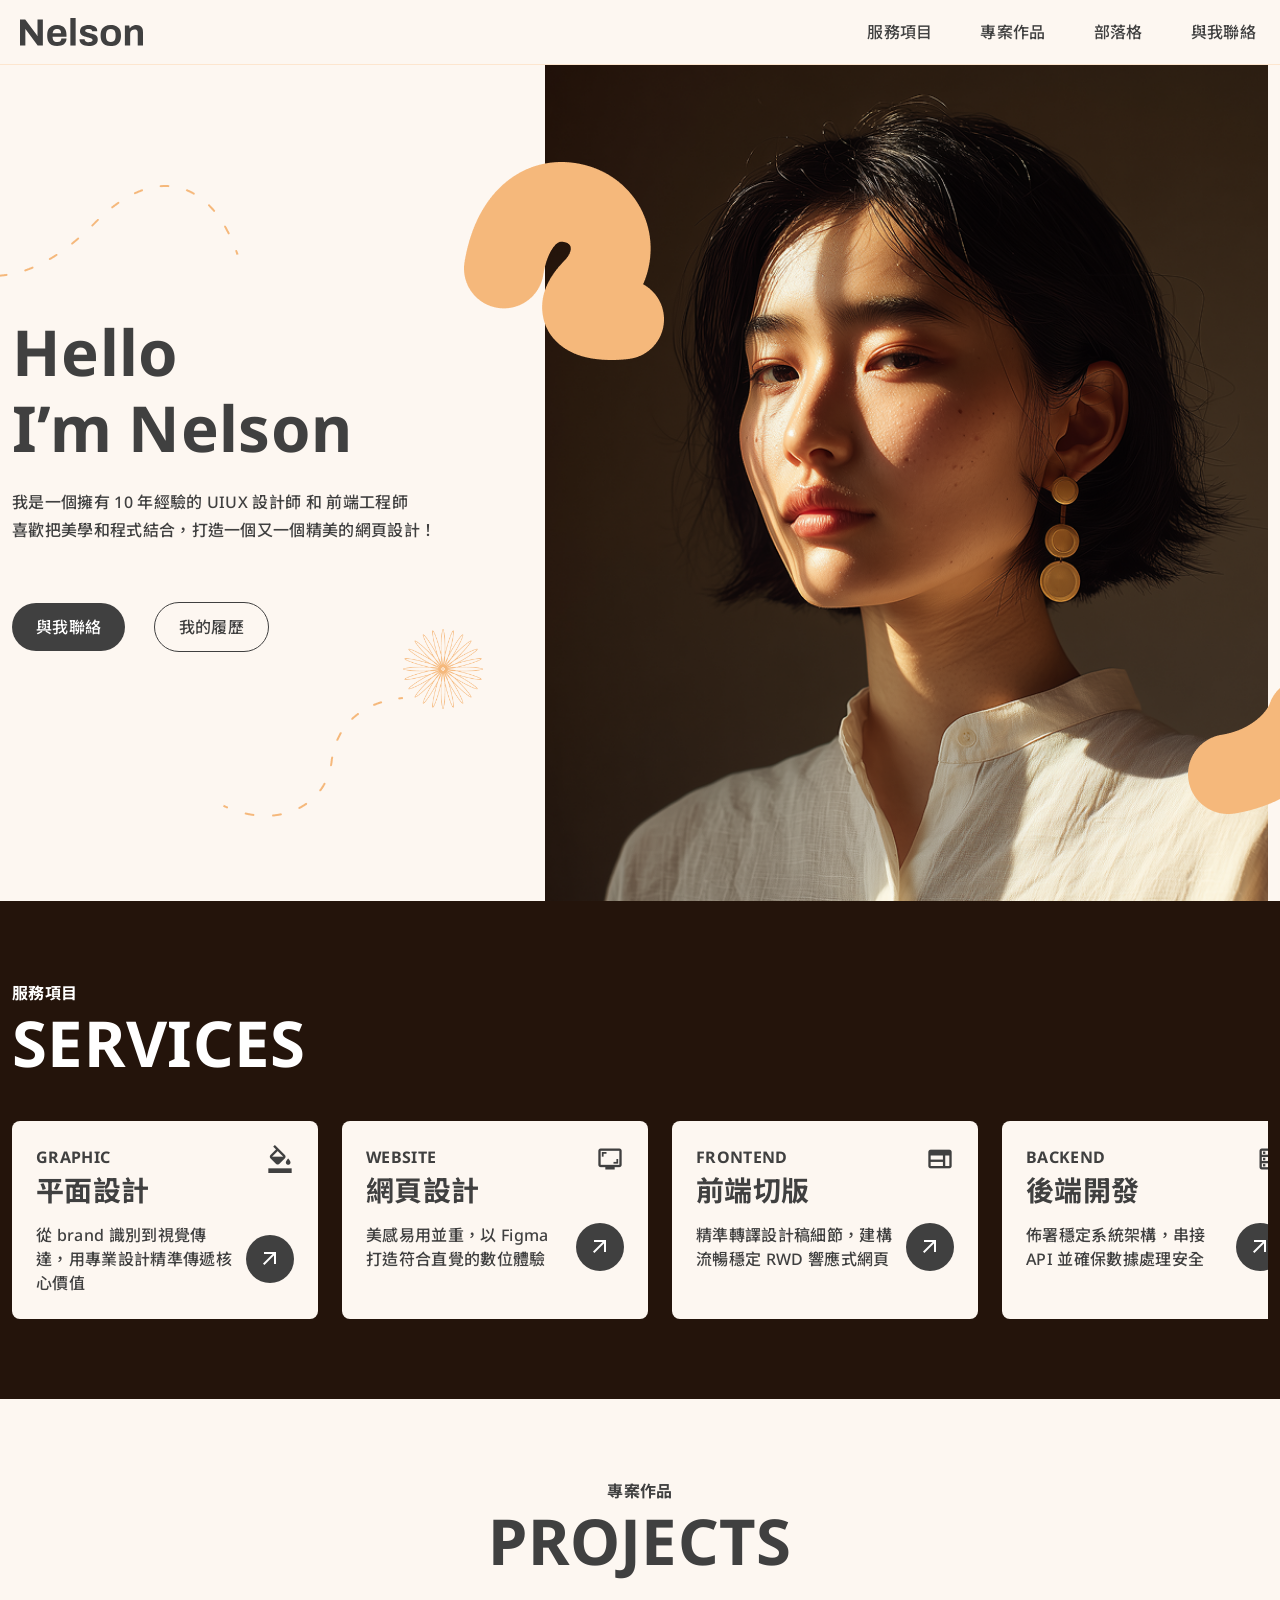
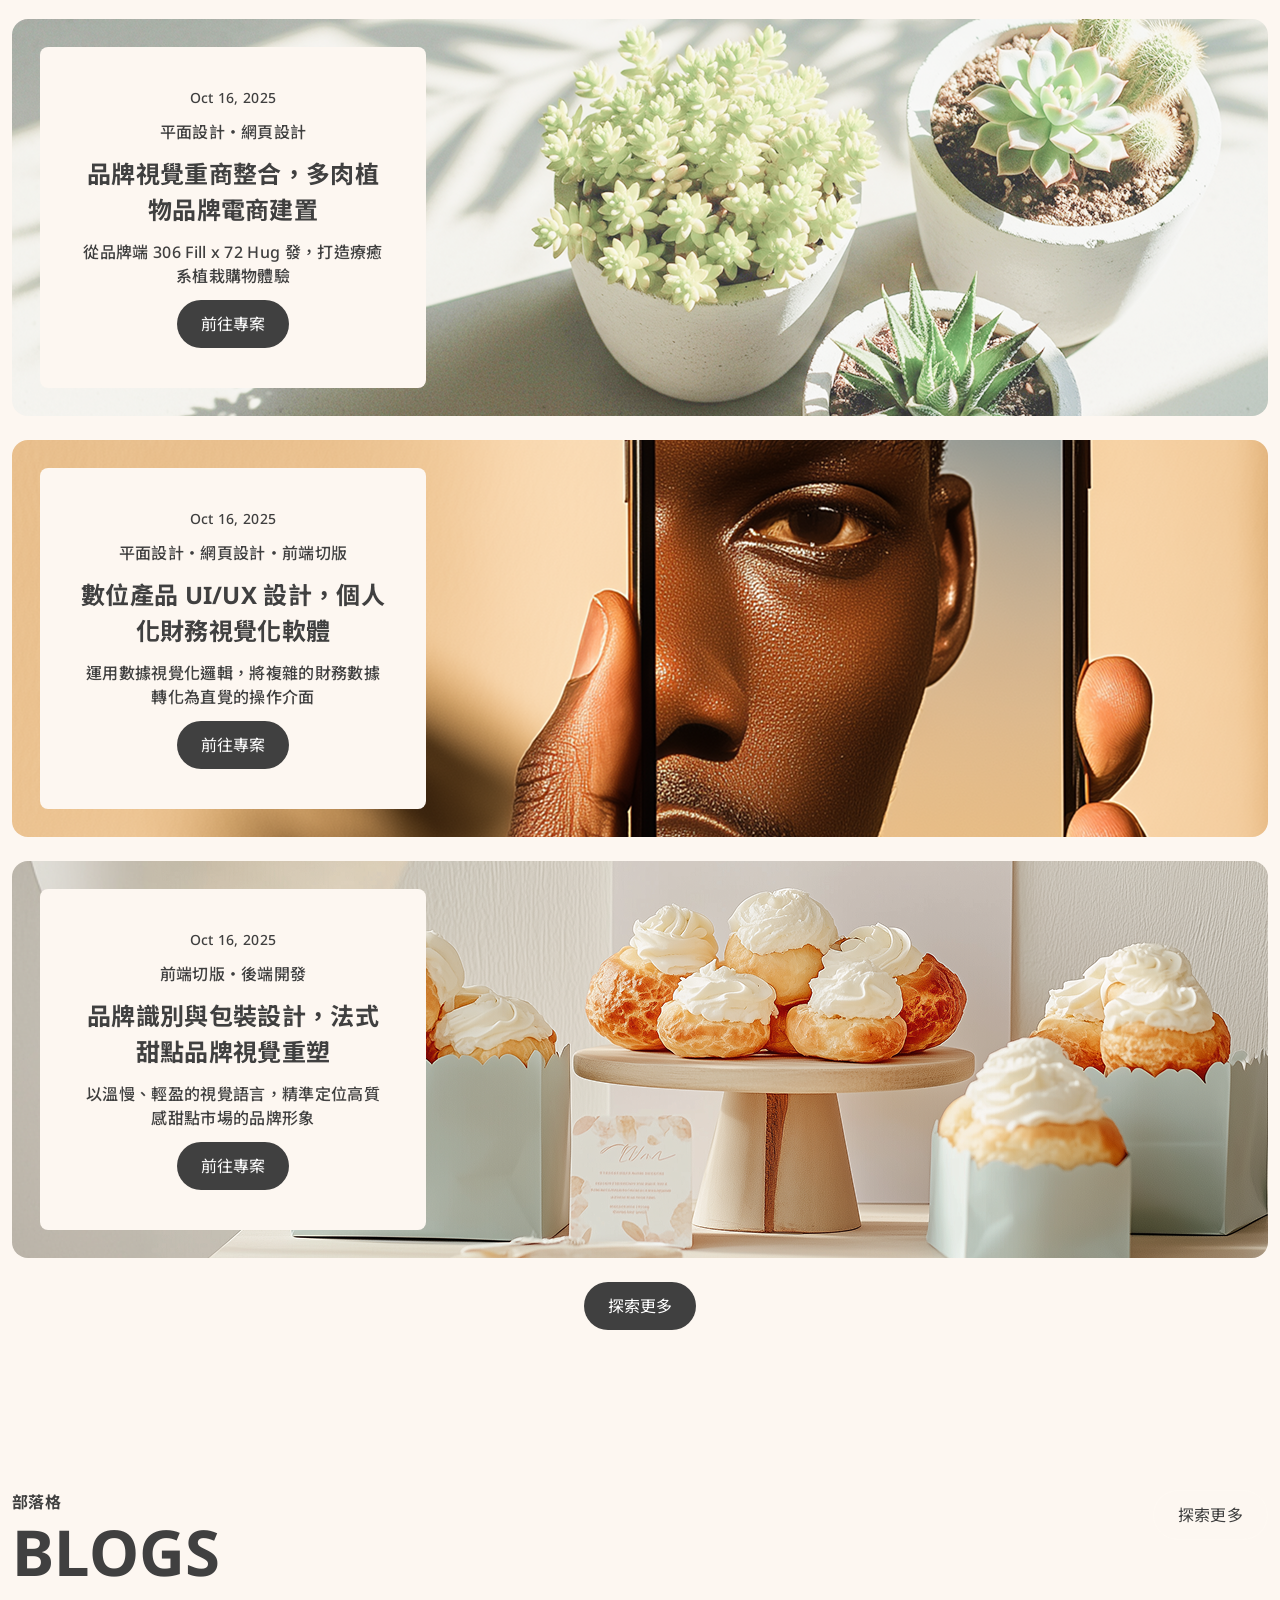
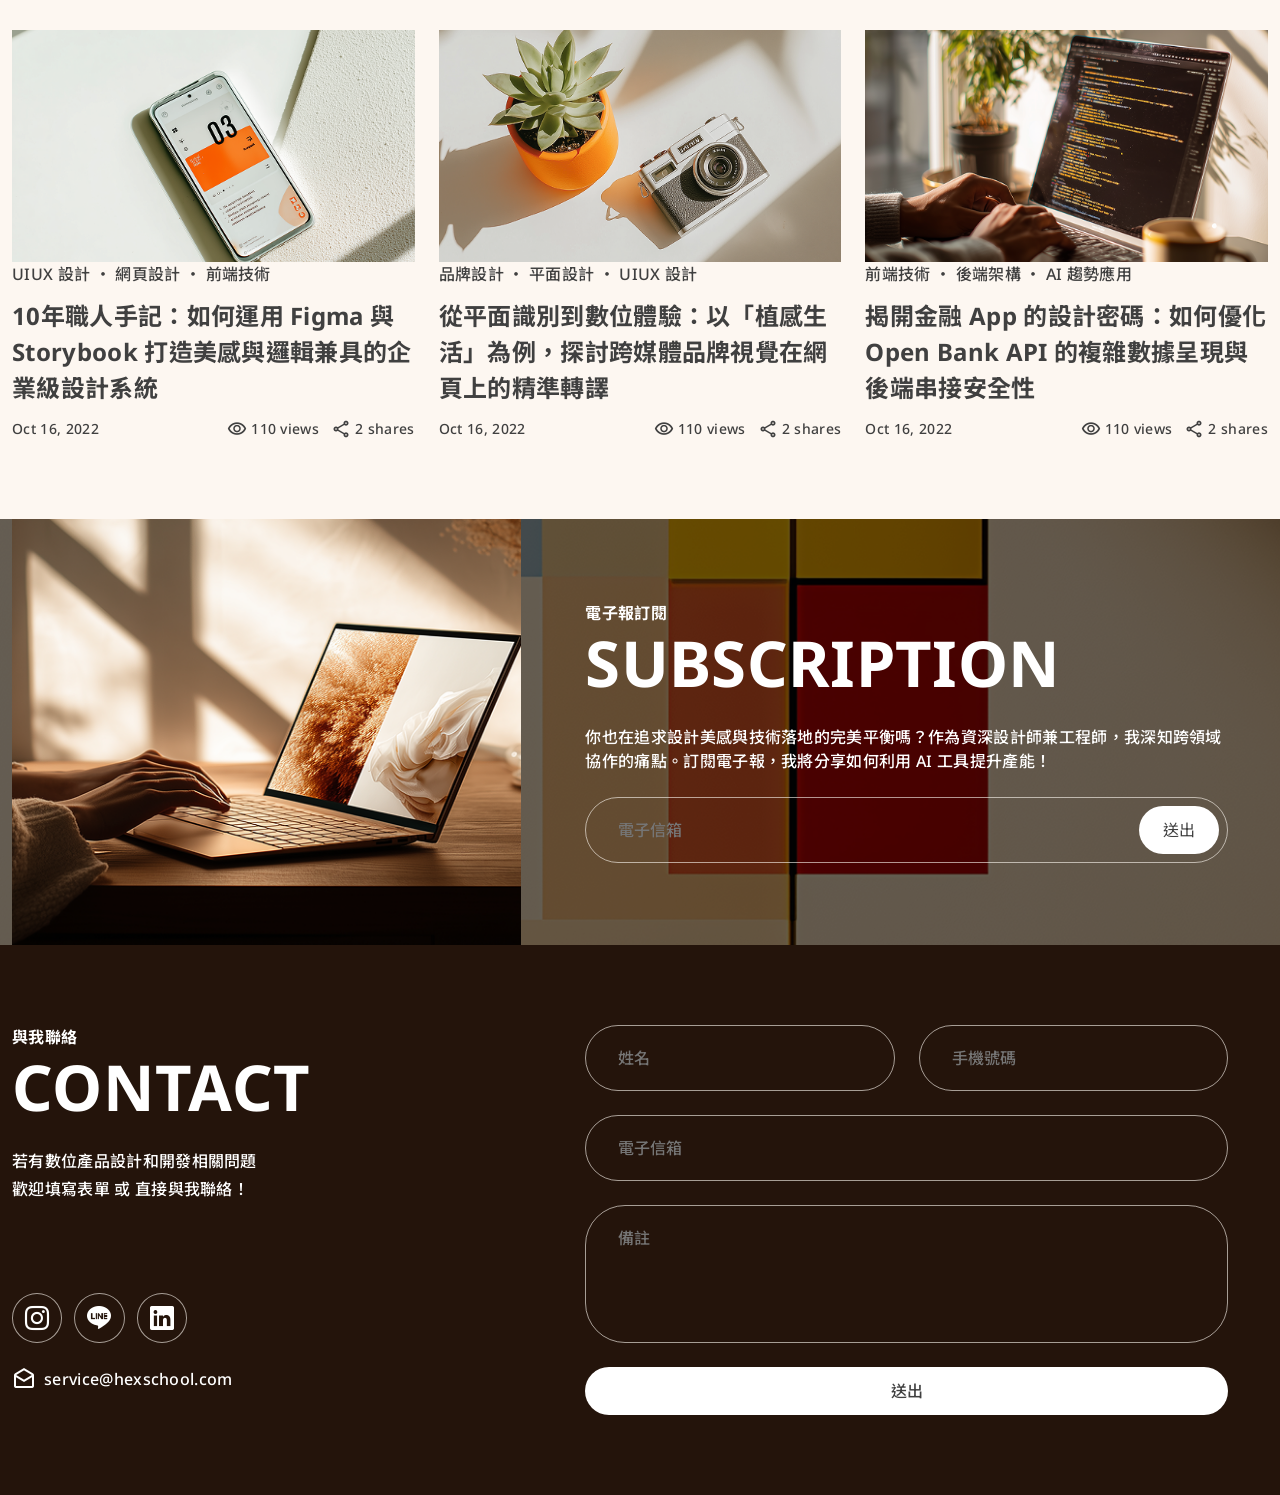
==== commit 4095c006: "fix: resolve arrow icon stretching on service cards" ====
--- a/index.html
+++ b/index.html
@@ -122,7 +122,7 @@
             </div>
             <span class="text-28 text-md-24 material-symbols-outlined ml-auto">format_color_fill</span>
           </div>
-          <div class="d-flex">
+          <div class="d-flex align-items-center">
             <p class="paragraph-md paragraph-mobile-sm mr-12 mr-md-8">
               從 brand 識別到視覺傳達，用專業設計精準傳遞核心價值
             </p>
@@ -137,7 +137,7 @@
             </div>
             <span class="text-28 text-md-24 material-symbols-outlined ml-auto">screenshot_monitor</span>
           </div>
-          <div class="d-flex">
+          <div class="d-flex align-items-center">
             <p class="paragraph-md paragraph-mobile-sm paragraph-mobile-sm mr-12 mr-md-8">
               美感易用並重，以 Figma 打造符合直覺的數位體驗
             </p>
@@ -152,7 +152,7 @@
             </div>
             <span class="text-28 text-md-24 material-symbols-outlined ml-auto">web</span>
           </div>
-          <div class="d-flex">
+          <div class="d-flex align-items-center">
             <p class="paragraph-md paragraph-mobile-sm mr-12 mr-md-8">
               精準轉譯設計稿細節，建構流暢穩定 RWD 響應式網頁
             </p>
@@ -167,7 +167,7 @@
             </div>
             <span class="text-28 text-md-24 material-symbols-outlined ml-auto">data_table</span>
           </div>
-          <div class="d-flex">
+          <div class="d-flex align-items-center">
             <p class="paragraph-md paragraph-mobile-sm mr-12 mr-md-8">
               佈署穩定系統架構，串接 API 並確保數據處理安全
             </p>
